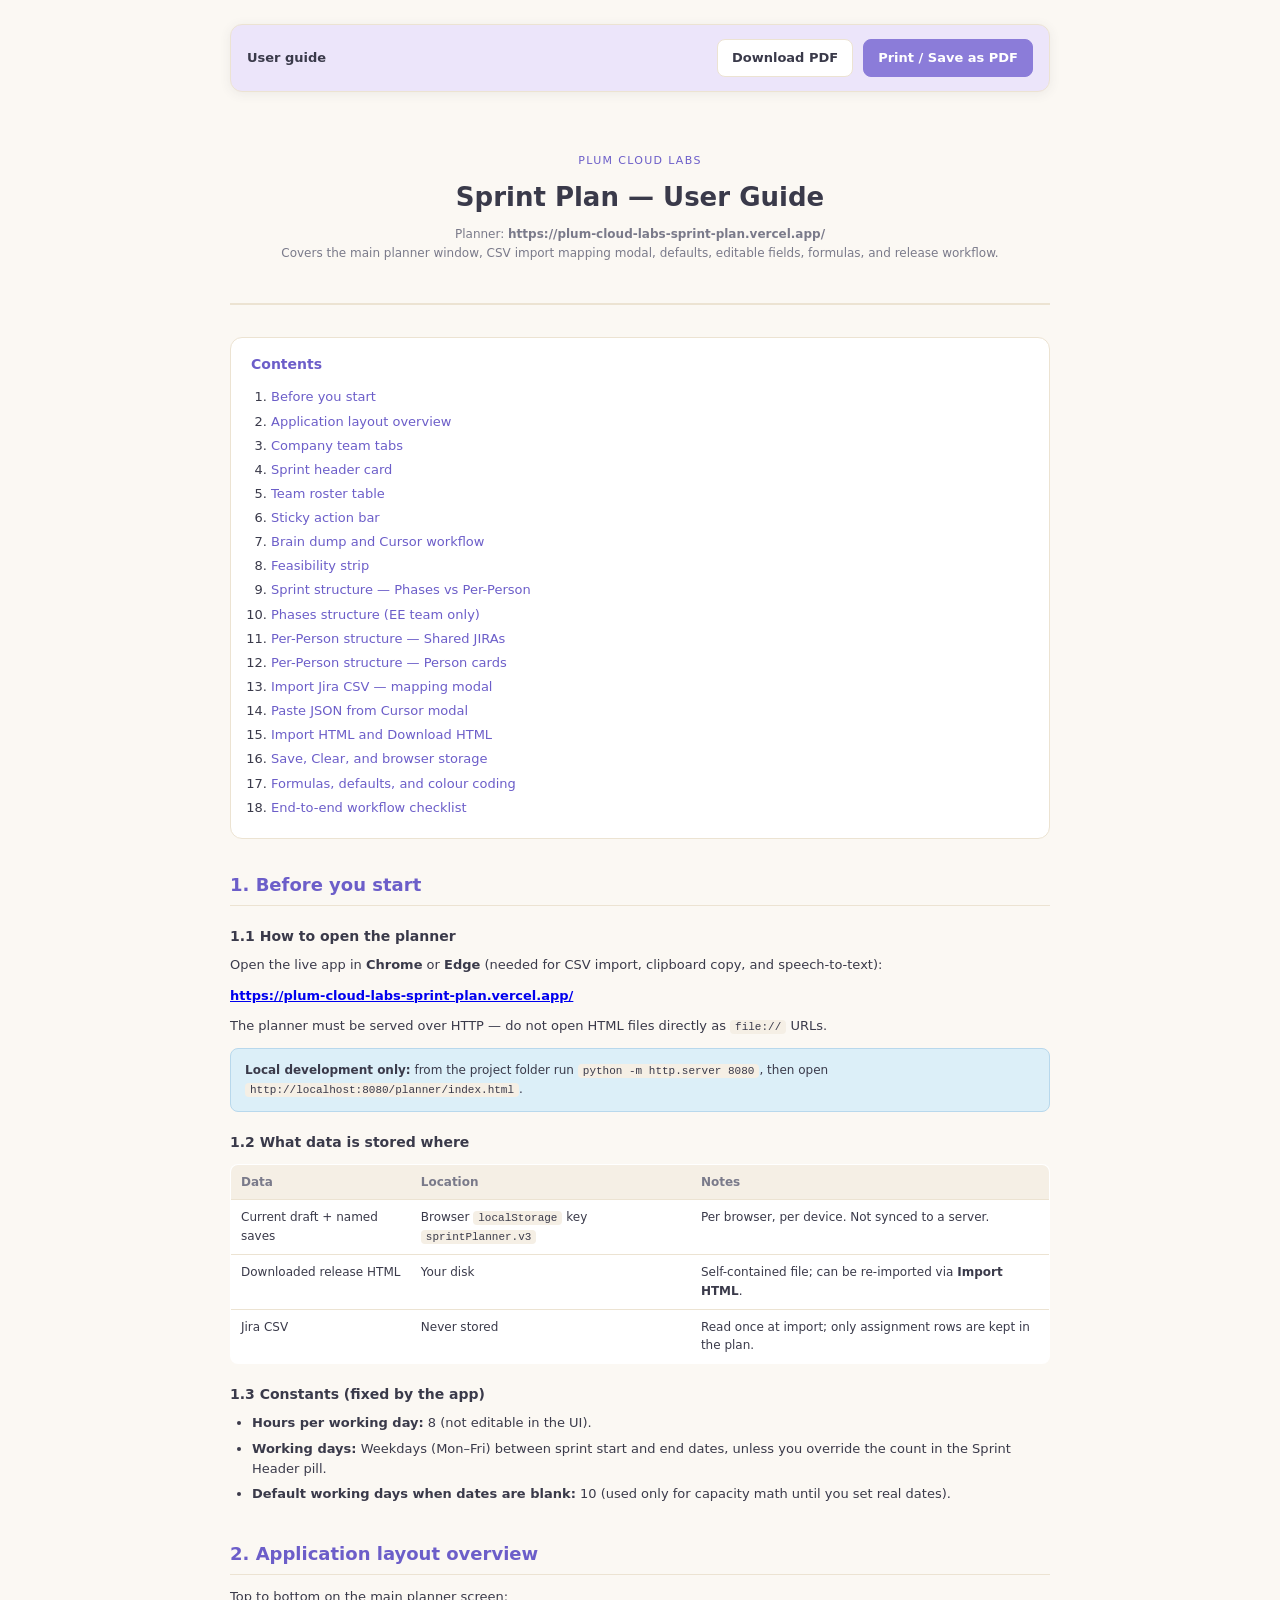
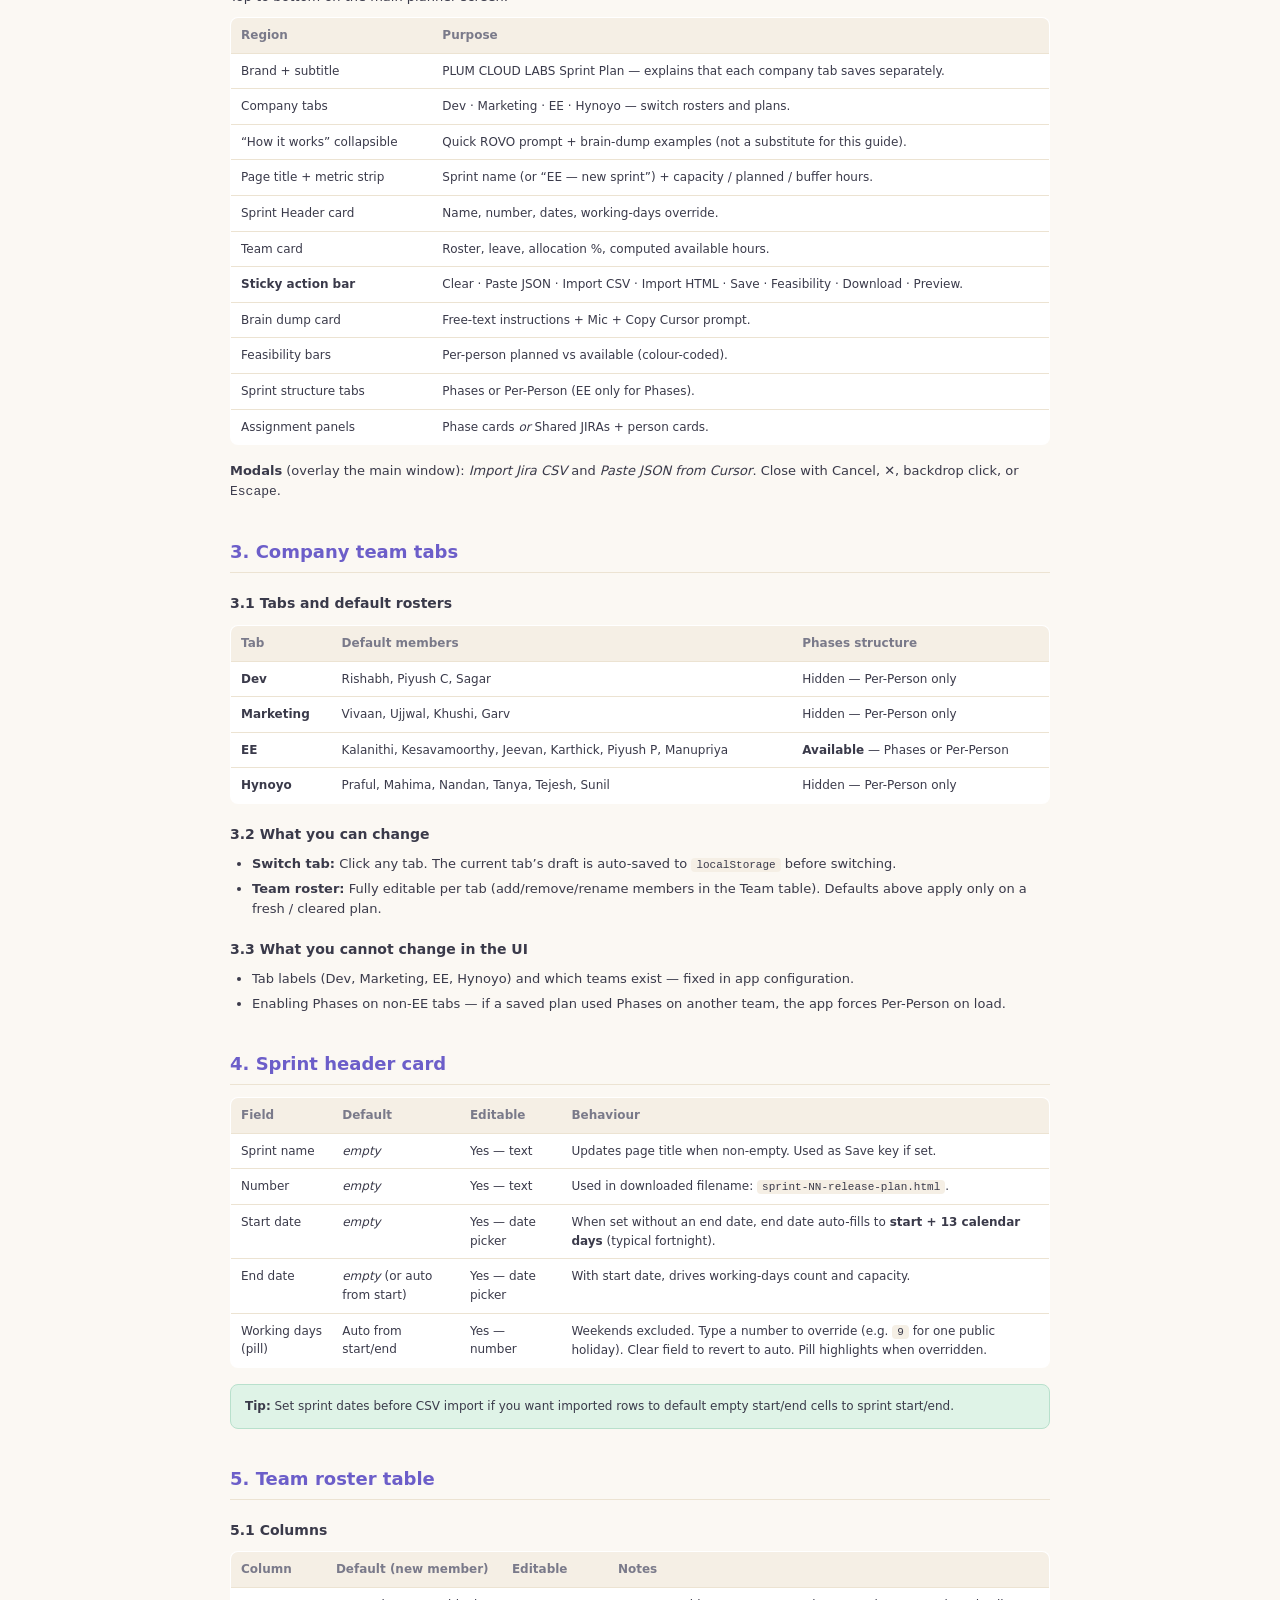
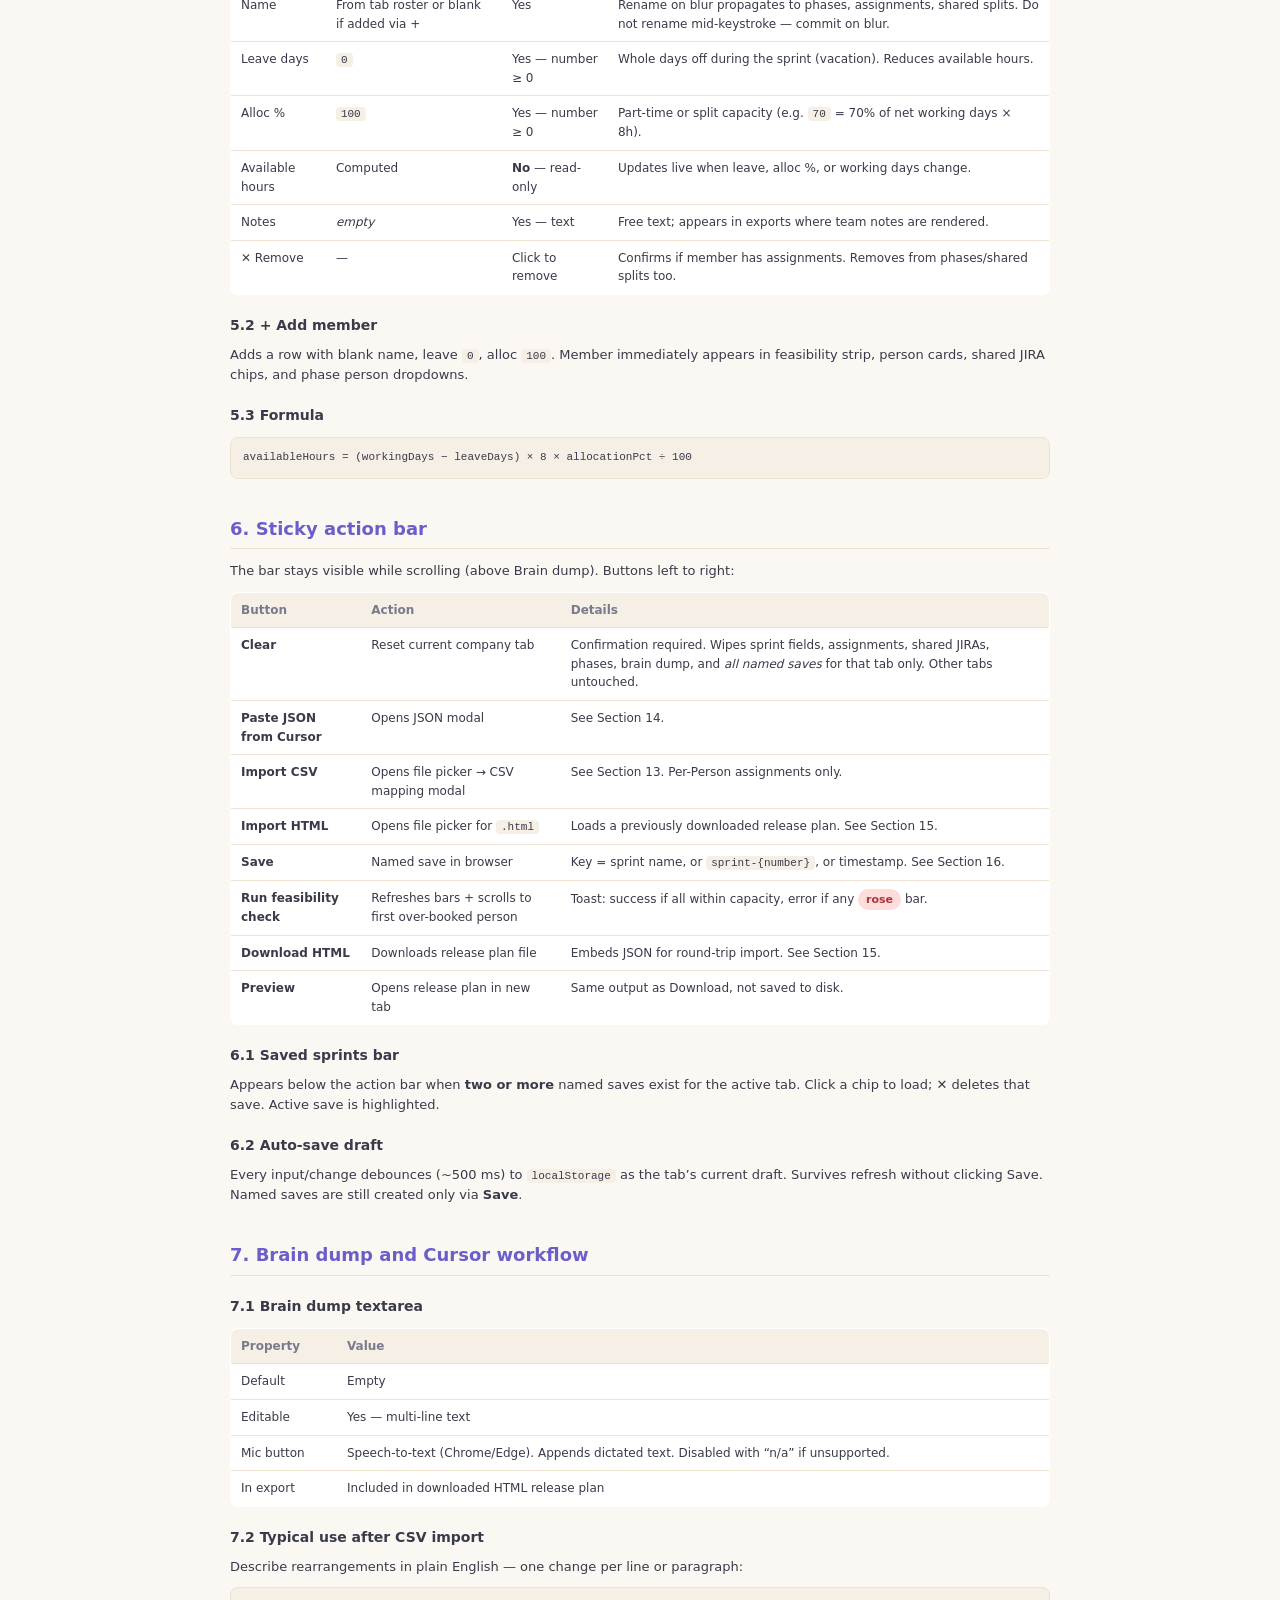
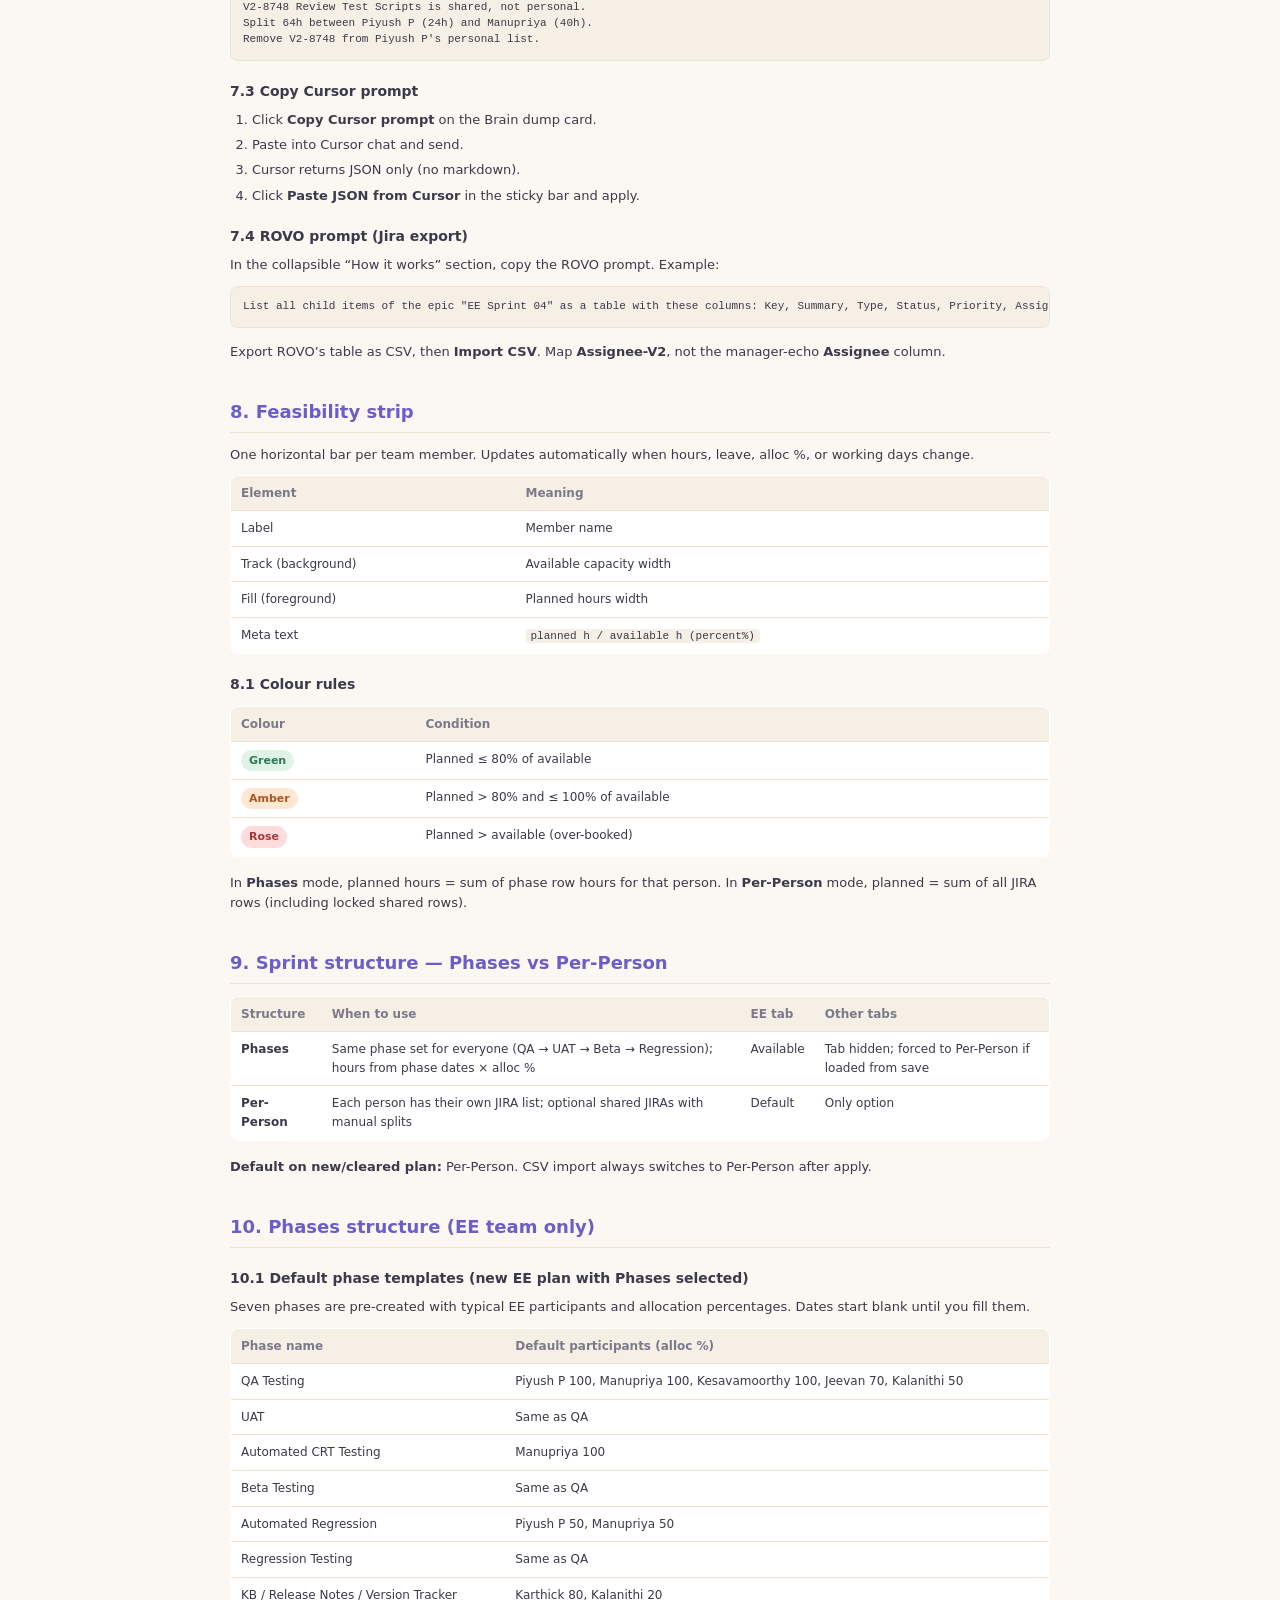
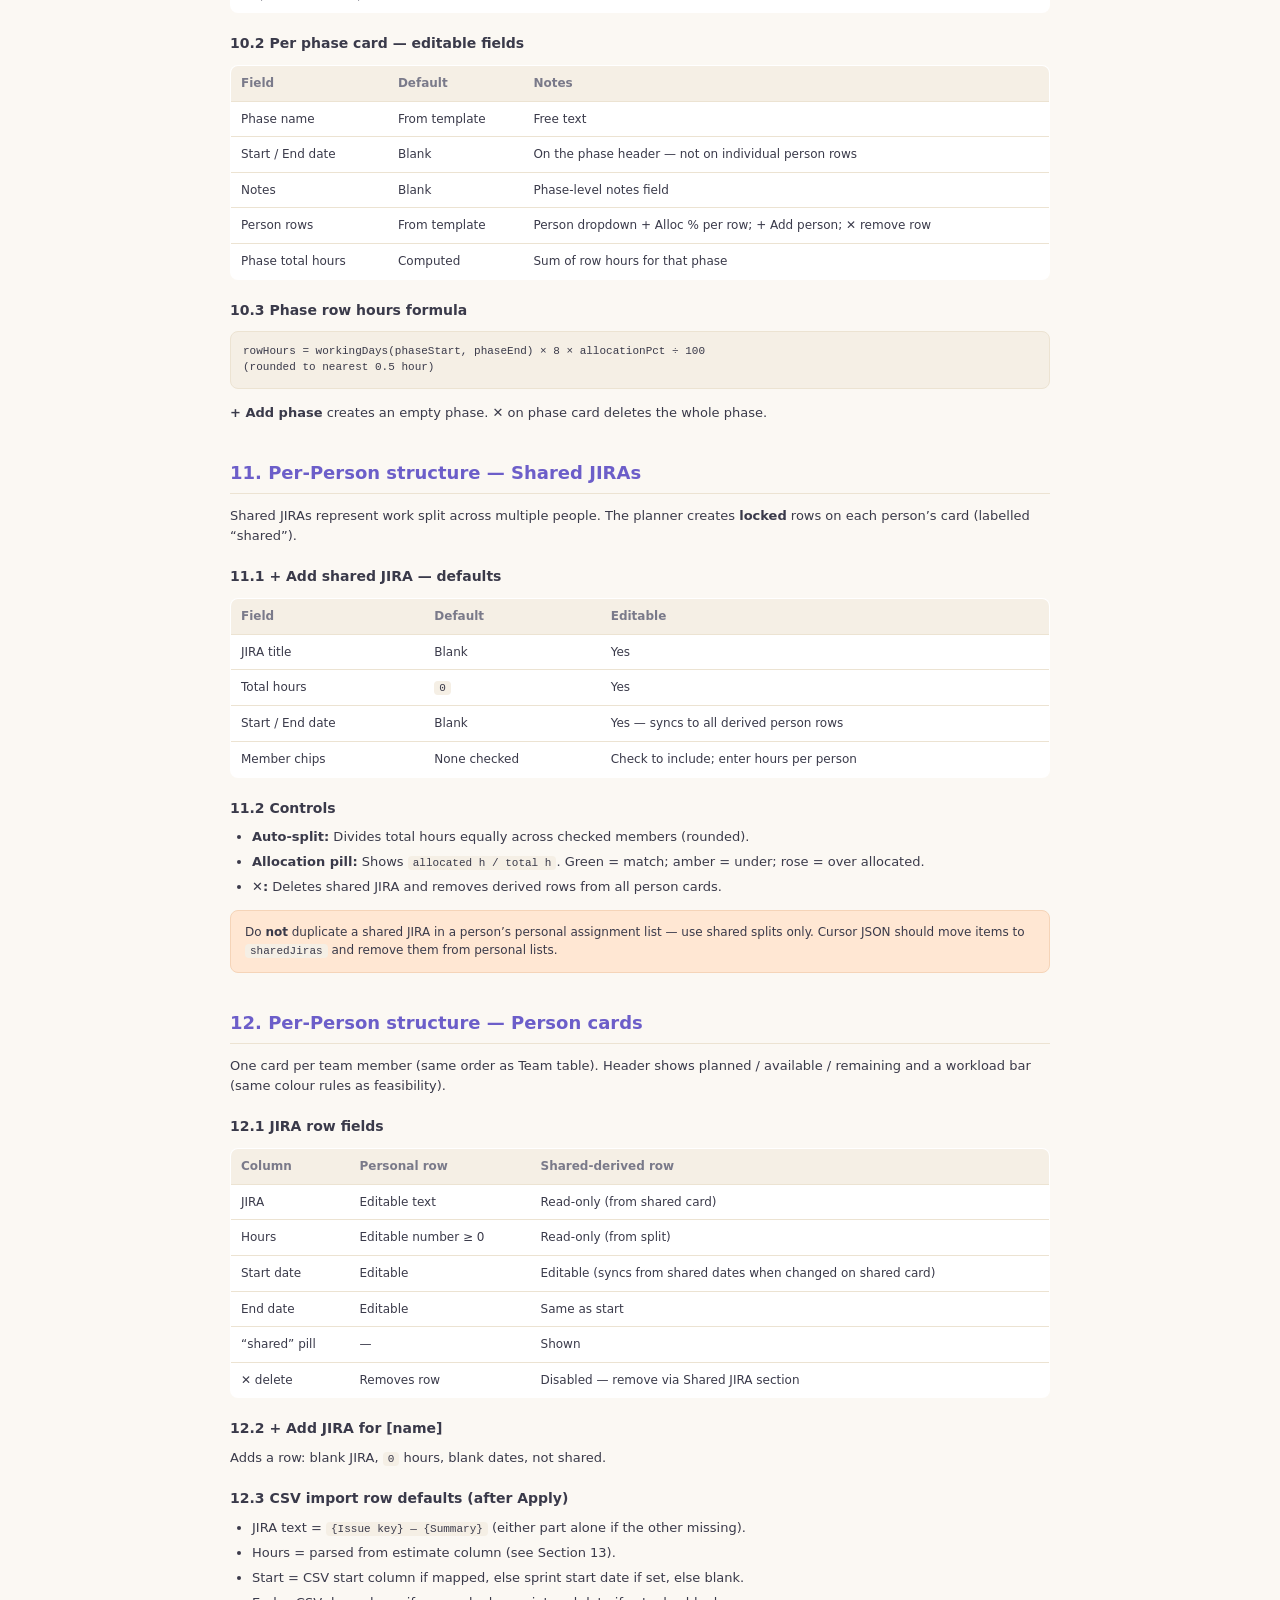
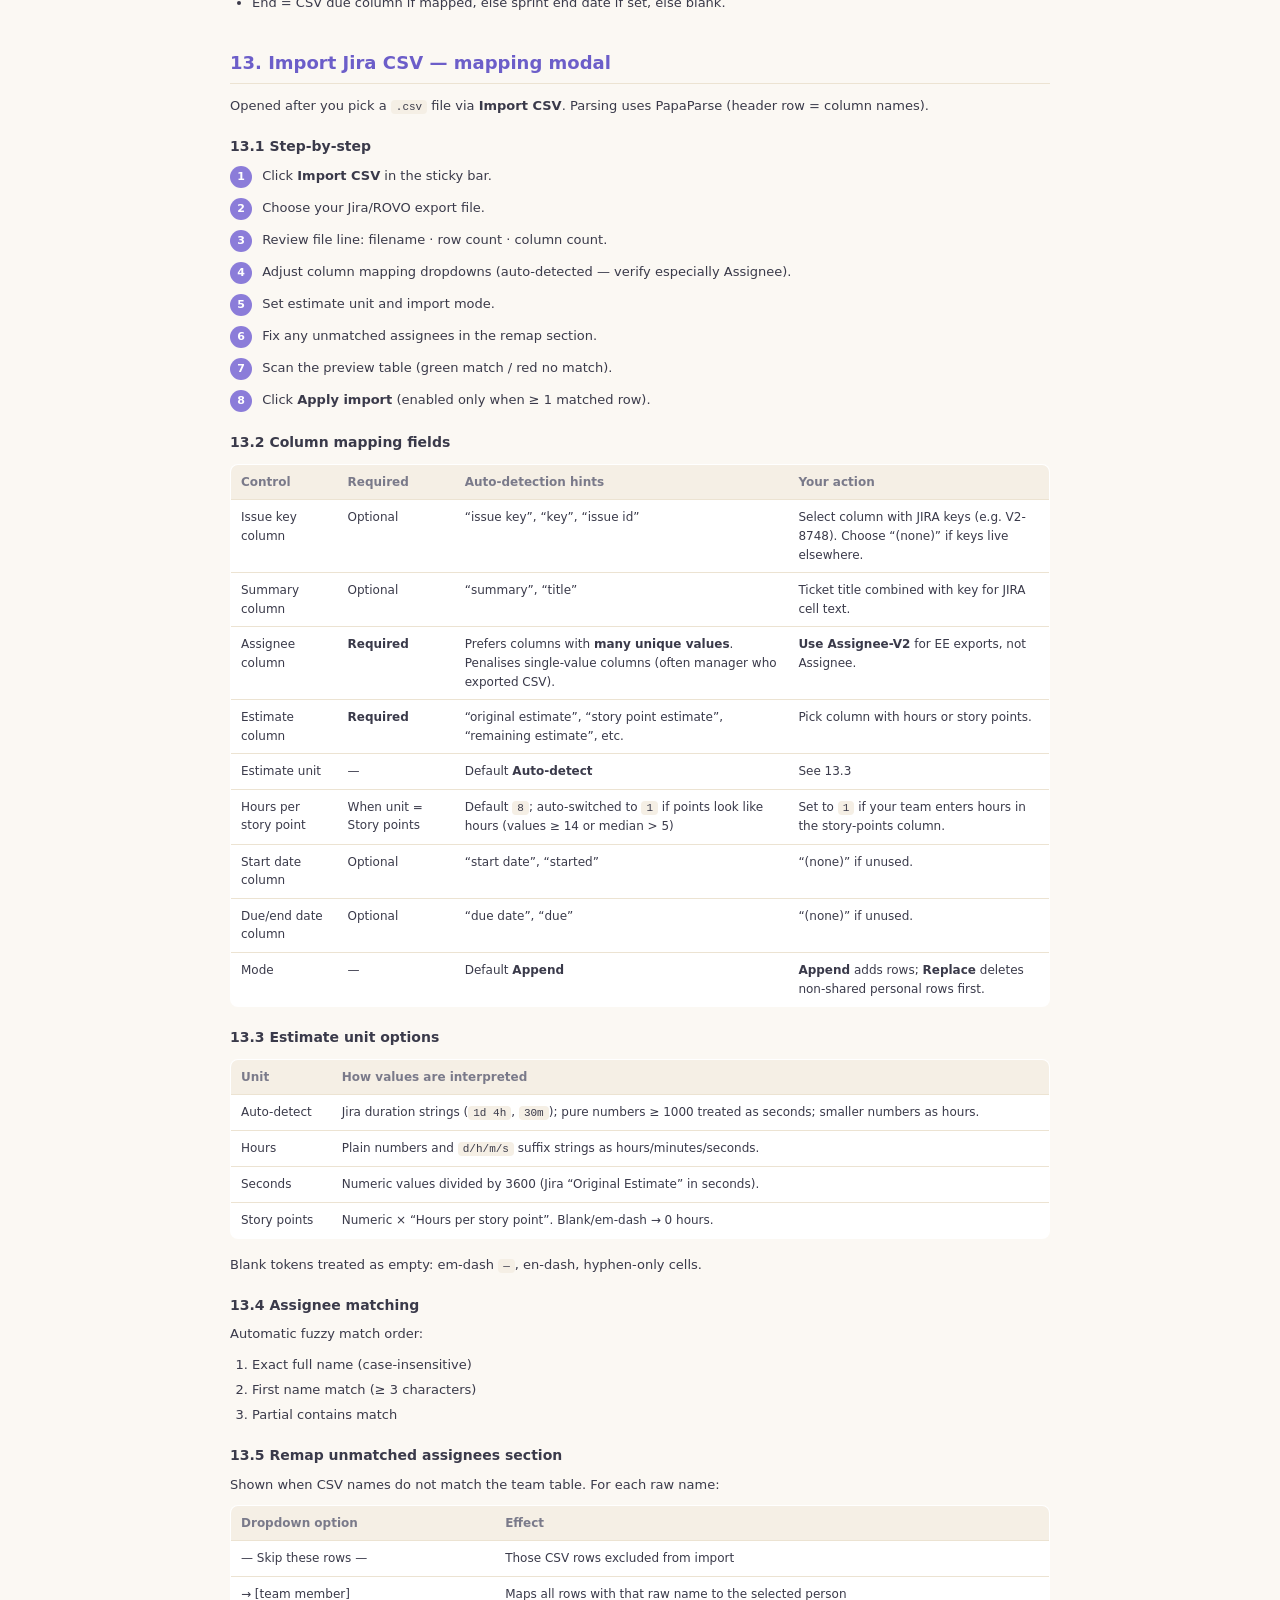
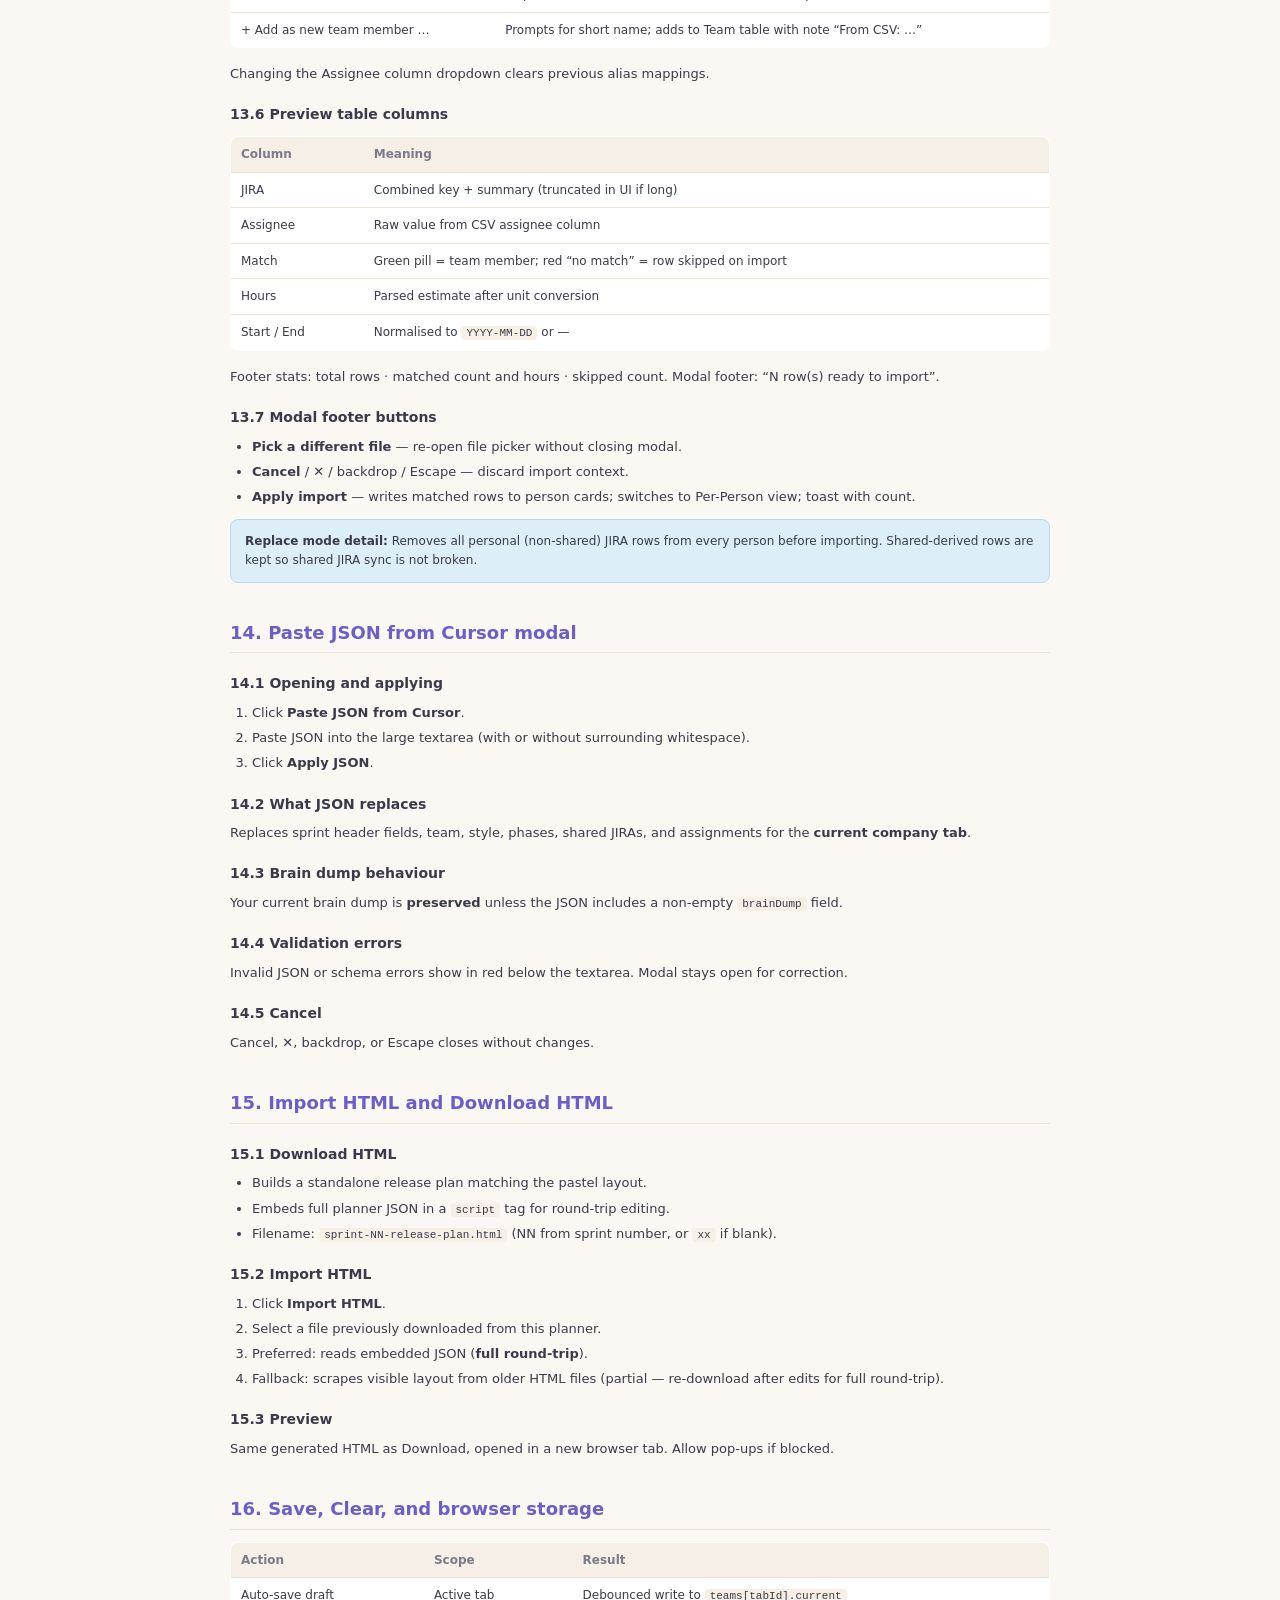
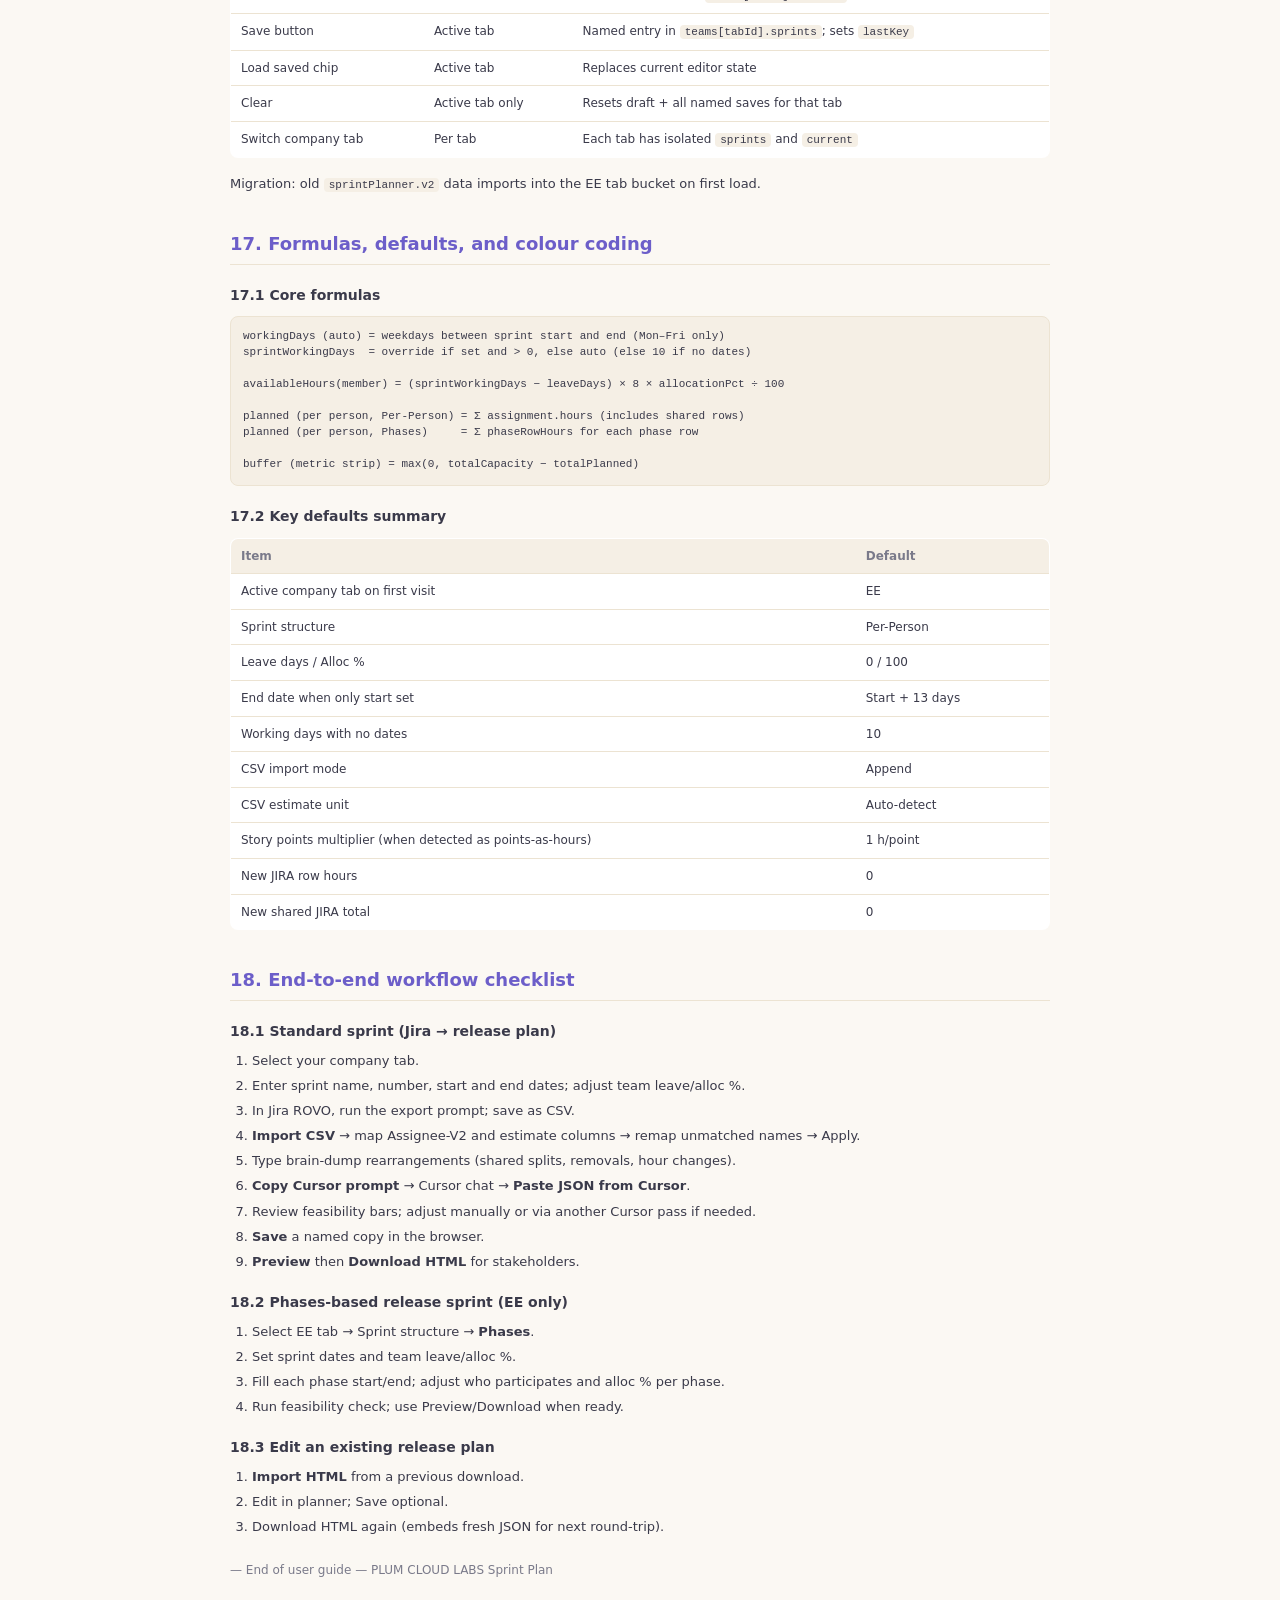
==== planner/user-guide.html @ 2fdf3438 "Ship user guide PDF, production URL, and deploy doc updates. Adds granular user-guide.html with PDF " ====
<!DOCTYPE html>
<html lang="en">
<head>
  <meta charset="UTF-8" />
  <meta name="viewport" content="width=device-width, initial-scale=1" />
  <meta name="color-scheme" content="light" />
  <title>PLUM CLOUD LABS Sprint Plan — User Guide</title>
  <link rel="stylesheet" href="user-guide.css?v=1" />
</head>
<body>
  <div class="guide-toolbar no-print" id="guide-toolbar">
    <strong>User guide</strong>
    <span class="spacer"></span>
    <button type="button" class="btn" id="btn-print-pdf">Download PDF</button>
    <button type="button" class="btn primary" id="btn-print-preview">Print / Save as PDF</button>
  </div>

  <div id="guide-content">
    <header class="cover">
      <p class="cover-kicker">PLUM CLOUD LABS</p>
      <h1>Sprint Plan — User Guide</h1>
      <p class="cover-meta">Planner: <strong>https://plum-cloud-labs-sprint-plan.vercel.app/</strong></p>
      <p class="cover-meta">Covers the main planner window, CSV import mapping modal, defaults, editable fields, formulas, and release workflow.</p>
    </header>

    <nav class="toc" aria-label="Table of contents">
      <h2>Contents</h2>
      <ol>
        <li><a href="#s1">Before you start</a></li>
        <li><a href="#s2">Application layout overview</a></li>
        <li><a href="#s3">Company team tabs</a></li>
        <li><a href="#s4">Sprint header card</a></li>
        <li><a href="#s5">Team roster table</a></li>
        <li><a href="#s6">Sticky action bar</a></li>
        <li><a href="#s7">Brain dump and Cursor workflow</a></li>
        <li><a href="#s8">Feasibility strip</a></li>
        <li><a href="#s9">Sprint structure — Phases vs Per-Person</a></li>
        <li><a href="#s10">Phases structure (EE team only)</a></li>
        <li><a href="#s11">Per-Person structure — Shared JIRAs</a></li>
        <li><a href="#s12">Per-Person structure — Person cards</a></li>
        <li><a href="#s13">Import Jira CSV — mapping modal</a></li>
        <li><a href="#s14">Paste JSON from Cursor modal</a></li>
        <li><a href="#s15">Import HTML and Download HTML</a></li>
        <li><a href="#s16">Save, Clear, and browser storage</a></li>
        <li><a href="#s17">Formulas, defaults, and colour coding</a></li>
        <li><a href="#s18">End-to-end workflow checklist</a></li>
      </ol>
    </nav>

    <!-- Section 1 -->
    <section id="s1">
      <h2>1. Before you start</h2>
      <h3>1.1 How to open the planner</h3>
      <p>Open the live app in <strong>Chrome</strong> or <strong>Edge</strong> (needed for CSV import, clipboard copy, and speech-to-text):</p>
      <p><strong><a href="https://plum-cloud-labs-sprint-plan.vercel.app/">https://plum-cloud-labs-sprint-plan.vercel.app/</a></strong></p>
      <p>The planner must be served over HTTP — do not open HTML files directly as <code>file://</code> URLs.</p>
      <div class="callout note">
        <strong>Local development only:</strong> from the project folder run <code>python -m http.server 8080</code>, then open <code>http://localhost:8080/planner/index.html</code>.
      </div>
      <h3>1.2 What data is stored where</h3>
      <table class="data">
        <thead><tr><th>Data</th><th>Location</th><th>Notes</th></tr></thead>
        <tbody>
          <tr><td>Current draft + named saves</td><td>Browser <code>localStorage</code> key <code>sprintPlanner.v3</code></td><td>Per browser, per device. Not synced to a server.</td></tr>
          <tr><td>Downloaded release HTML</td><td>Your disk</td><td>Self-contained file; can be re-imported via <strong>Import HTML</strong>.</td></tr>
          <tr><td>Jira CSV</td><td>Never stored</td><td>Read once at import; only assignment rows are kept in the plan.</td></tr>
        </tbody>
      </table>
      <h3>1.3 Constants (fixed by the app)</h3>
      <ul>
        <li><strong>Hours per working day:</strong> 8 (not editable in the UI).</li>
        <li><strong>Working days:</strong> Weekdays (Mon–Fri) between sprint start and end dates, unless you override the count in the Sprint Header pill.</li>
        <li><strong>Default working days when dates are blank:</strong> 10 (used only for capacity math until you set real dates).</li>
      </ul>
    </section>

    <!-- Section 2 -->
    <section id="s2">
      <h2>2. Application layout overview</h2>
      <p>Top to bottom on the main planner screen:</p>
      <table class="data">
        <thead><tr><th>Region</th><th>Purpose</th></tr></thead>
        <tbody>
          <tr><td>Brand + subtitle</td><td>PLUM CLOUD LABS Sprint Plan — explains that each company tab saves separately.</td></tr>
          <tr><td>Company tabs</td><td>Dev · Marketing · EE · Hynoyo — switch rosters and plans.</td></tr>
          <tr><td>“How it works” collapsible</td><td>Quick ROVO prompt + brain-dump examples (not a substitute for this guide).</td></tr>
          <tr><td>Page title + metric strip</td><td>Sprint name (or “EE — new sprint”) + capacity / planned / buffer hours.</td></tr>
          <tr><td>Sprint Header card</td><td>Name, number, dates, working-days override.</td></tr>
          <tr><td>Team card</td><td>Roster, leave, allocation %, computed available hours.</td></tr>
          <tr><td><strong>Sticky action bar</strong></td><td>Clear · Paste JSON · Import CSV · Import HTML · Save · Feasibility · Download · Preview.</td></tr>
          <tr><td>Brain dump card</td><td>Free-text instructions + Mic + Copy Cursor prompt.</td></tr>
          <tr><td>Feasibility bars</td><td>Per-person planned vs available (colour-coded).</td></tr>
          <tr><td>Sprint structure tabs</td><td>Phases or Per-Person (EE only for Phases).</td></tr>
          <tr><td>Assignment panels</td><td>Phase cards <em>or</em> Shared JIRAs + person cards.</td></tr>
        </tbody>
      </table>
      <p><strong>Modals</strong> (overlay the main window): <em>Import Jira CSV</em> and <em>Paste JSON from Cursor</em>. Close with Cancel, ✕, backdrop click, or <kbd>Escape</kbd>.</p>
    </section>

    <!-- Section 3 -->
    <section id="s3">
      <h2>3. Company team tabs</h2>
      <h3>3.1 Tabs and default rosters</h3>
      <table class="data">
        <thead><tr><th>Tab</th><th>Default members</th><th>Phases structure</th></tr></thead>
        <tbody>
          <tr><td><strong>Dev</strong></td><td>Rishabh, Piyush C, Sagar</td><td>Hidden — Per-Person only</td></tr>
          <tr><td><strong>Marketing</strong></td><td>Vivaan, Ujjwal, Khushi, Garv</td><td>Hidden — Per-Person only</td></tr>
          <tr><td><strong>EE</strong></td><td>Kalanithi, Kesavamoorthy, Jeevan, Karthick, Piyush P, Manupriya</td><td><strong>Available</strong> — Phases or Per-Person</td></tr>
          <tr><td><strong>Hynoyo</strong></td><td>Praful, Mahima, Nandan, Tanya, Tejesh, Sunil</td><td>Hidden — Per-Person only</td></tr>
        </tbody>
      </table>
      <h3>3.2 What you can change</h3>
      <ul>
        <li><strong>Switch tab:</strong> Click any tab. The current tab’s draft is auto-saved to <code>localStorage</code> before switching.</li>
        <li><strong>Team roster:</strong> Fully editable per tab (add/remove/rename members in the Team table). Defaults above apply only on a fresh / cleared plan.</li>
      </ul>
      <h3>3.3 What you cannot change in the UI</h3>
      <ul>
        <li>Tab labels (Dev, Marketing, EE, Hynoyo) and which teams exist — fixed in app configuration.</li>
        <li>Enabling Phases on non-EE tabs — if a saved plan used Phases on another team, the app forces Per-Person on load.</li>
      </ul>
    </section>

    <!-- Section 4 -->
    <section id="s4">
      <h2>4. Sprint header card</h2>
      <table class="data">
        <thead><tr><th>Field</th><th>Default</th><th>Editable</th><th>Behaviour</th></tr></thead>
        <tbody>
          <tr><td>Sprint name</td><td><em>empty</em></td><td>Yes — text</td><td>Updates page title when non-empty. Used as Save key if set.</td></tr>
          <tr><td>Number</td><td><em>empty</em></td><td>Yes — text</td><td>Used in downloaded filename: <code>sprint-NN-release-plan.html</code>.</td></tr>
          <tr><td>Start date</td><td><em>empty</em></td><td>Yes — date picker</td><td>When set without an end date, end date auto-fills to <strong>start + 13 calendar days</strong> (typical fortnight).</td></tr>
          <tr><td>End date</td><td><em>empty</em> (or auto from start)</td><td>Yes — date picker</td><td>With start date, drives working-days count and capacity.</td></tr>
          <tr><td>Working days (pill)</td><td>Auto from start/end</td><td>Yes — number</td><td>Weekends excluded. Type a number to override (e.g. <code>9</code> for one public holiday). Clear field to revert to auto. Pill highlights when overridden.</td></tr>
        </tbody>
      </table>
      <div class="callout tip">
        <strong>Tip:</strong> Set sprint dates before CSV import if you want imported rows to default empty start/end cells to sprint start/end.
      </div>
    </section>

    <!-- Section 5 -->
    <section id="s5">
      <h2>5. Team roster table</h2>
      <h3>5.1 Columns</h3>
      <table class="data">
        <thead><tr><th>Column</th><th>Default (new member)</th><th>Editable</th><th>Notes</th></tr></thead>
        <tbody>
          <tr><td>Name</td><td>From tab roster or blank if added via +</td><td>Yes</td><td>Rename on blur propagates to phases, assignments, shared splits. Do not rename mid-keystroke — commit on blur.</td></tr>
          <tr><td>Leave days</td><td><code>0</code></td><td>Yes — number ≥ 0</td><td>Whole days off during the sprint (vacation). Reduces available hours.</td></tr>
          <tr><td>Alloc %</td><td><code>100</code></td><td>Yes — number ≥ 0</td><td>Part-time or split capacity (e.g. <code>70</code> = 70% of net working days × 8h).</td></tr>
          <tr><td>Available hours</td><td>Computed</td><td><strong>No</strong> — read-only</td><td>Updates live when leave, alloc %, or working days change.</td></tr>
          <tr><td>Notes</td><td><em>empty</em></td><td>Yes — text</td><td>Free text; appears in exports where team notes are rendered.</td></tr>
          <tr><td>✕ Remove</td><td>—</td><td>Click to remove</td><td>Confirms if member has assignments. Removes from phases/shared splits too.</td></tr>
        </tbody>
      </table>
      <h3>5.2 + Add member</h3>
      <p>Adds a row with blank name, leave <code>0</code>, alloc <code>100</code>. Member immediately appears in feasibility strip, person cards, shared JIRA chips, and phase person dropdowns.</p>
      <h3>5.3 Formula</h3>
      <pre>availableHours = (workingDays − leaveDays) × 8 × allocationPct ÷ 100</pre>
    </section>

    <!-- Section 6 -->
    <section id="s6" class="page-break">
      <h2>6. Sticky action bar</h2>
      <p>The bar stays visible while scrolling (above Brain dump). Buttons left to right:</p>
      <table class="data">
        <thead><tr><th>Button</th><th>Action</th><th>Details</th></tr></thead>
        <tbody>
          <tr><td><strong>Clear</strong></td><td>Reset current company tab</td><td>Confirmation required. Wipes sprint fields, assignments, shared JIRAs, phases, brain dump, and <em>all named saves</em> for that tab only. Other tabs untouched.</td></tr>
          <tr><td><strong>Paste JSON from Cursor</strong></td><td>Opens JSON modal</td><td>See Section 14.</td></tr>
          <tr><td><strong>Import CSV</strong></td><td>Opens file picker → CSV mapping modal</td><td>See Section 13. Per-Person assignments only.</td></tr>
          <tr><td><strong>Import HTML</strong></td><td>Opens file picker for <code>.html</code></td><td>Loads a previously downloaded release plan. See Section 15.</td></tr>
          <tr><td><strong>Save</strong></td><td>Named save in browser</td><td>Key = sprint name, or <code>sprint-{number}</code>, or timestamp. See Section 16.</td></tr>
          <tr><td><strong>Run feasibility check</strong></td><td>Refreshes bars + scrolls to first over-booked person</td><td>Toast: success if all within capacity, error if any <span class="pill rose">rose</span> bar.</td></tr>
          <tr><td><strong>Download HTML</strong></td><td>Downloads release plan file</td><td>Embeds JSON for round-trip import. See Section 15.</td></tr>
          <tr><td><strong>Preview</strong></td><td>Opens release plan in new tab</td><td>Same output as Download, not saved to disk.</td></tr>
        </tbody>
      </table>
      <h3>6.1 Saved sprints bar</h3>
      <p>Appears below the action bar when <strong>two or more</strong> named saves exist for the active tab. Click a chip to load; ✕ deletes that save. Active save is highlighted.</p>
      <h3>6.2 Auto-save draft</h3>
      <p>Every input/change debounces (~500 ms) to <code>localStorage</code> as the tab’s current draft. Survives refresh without clicking Save. Named saves are still created only via <strong>Save</strong>.</p>
    </section>

    <!-- Section 7 -->
    <section id="s7">
      <h2>7. Brain dump and Cursor workflow</h2>
      <h3>7.1 Brain dump textarea</h3>
      <table class="data">
        <thead><tr><th>Property</th><th>Value</th></tr></thead>
        <tbody>
          <tr><td>Default</td><td>Empty</td></tr>
          <tr><td>Editable</td><td>Yes — multi-line text</td></tr>
          <tr><td>Mic button</td><td>Speech-to-text (Chrome/Edge). Appends dictated text. Disabled with “n/a” if unsupported.</td></tr>
          <tr><td>In export</td><td>Included in downloaded HTML release plan</td></tr>
        </tbody>
      </table>
      <h3>7.2 Typical use after CSV import</h3>
      <p>Describe rearrangements in plain English — one change per line or paragraph:</p>
      <pre>V2-8748 Review Test Scripts is shared, not personal.
Split 64h between Piyush P (24h) and Manupriya (40h).
Remove V2-8748 from Piyush P's personal list.</pre>
      <h3>7.3 Copy Cursor prompt</h3>
      <ol>
        <li>Click <strong>Copy Cursor prompt</strong> on the Brain dump card.</li>
        <li>Paste into Cursor chat and send.</li>
        <li>Cursor returns JSON only (no markdown).</li>
        <li>Click <strong>Paste JSON from Cursor</strong> in the sticky bar and apply.</li>
      </ol>
      <h3>7.4 ROVO prompt (Jira export)</h3>
      <p>In the collapsible “How it works” section, copy the ROVO prompt. Example:</p>
      <pre>List all child items of the epic "EE Sprint 04" as a table with these columns: Key, Summary, Type, Status, Priority, Assignee, Reporter, Due Date, Created, Updated, Assignee-V2, Co-Assignee-V2, Story Point Estimate</pre>
      <p>Export ROVO’s table as CSV, then <strong>Import CSV</strong>. Map <strong>Assignee-V2</strong>, not the manager-echo <strong>Assignee</strong> column.</p>
    </section>

    <!-- Section 8 -->
    <section id="s8">
      <h2>8. Feasibility strip</h2>
      <p>One horizontal bar per team member. Updates automatically when hours, leave, alloc %, or working days change.</p>
      <table class="data">
        <thead><tr><th>Element</th><th>Meaning</th></tr></thead>
        <tbody>
          <tr><td>Label</td><td>Member name</td></tr>
          <tr><td>Track (background)</td><td>Available capacity width</td></tr>
          <tr><td>Fill (foreground)</td><td>Planned hours width</td></tr>
          <tr><td>Meta text</td><td><code>planned h / available h (percent%)</code></td></tr>
        </tbody>
      </table>
      <h3>8.1 Colour rules</h3>
      <table class="data">
        <thead><tr><th>Colour</th><th>Condition</th></tr></thead>
        <tbody>
          <tr><td><span class="pill green">Green</span></td><td>Planned ≤ 80% of available</td></tr>
          <tr><td><span class="pill amber">Amber</span></td><td>Planned &gt; 80% and ≤ 100% of available</td></tr>
          <tr><td><span class="pill rose">Rose</span></td><td>Planned &gt; available (over-booked)</td></tr>
        </tbody>
      </table>
      <p>In <strong>Phases</strong> mode, planned hours = sum of phase row hours for that person. In <strong>Per-Person</strong> mode, planned = sum of all JIRA rows (including locked shared rows).</p>
    </section>

    <!-- Section 9 -->
    <section id="s9" class="page-break">
      <h2>9. Sprint structure — Phases vs Per-Person</h2>
      <table class="data">
        <thead><tr><th>Structure</th><th>When to use</th><th>EE tab</th><th>Other tabs</th></tr></thead>
        <tbody>
          <tr><td><strong>Phases</strong></td><td>Same phase set for everyone (QA → UAT → Beta → Regression); hours from phase dates × alloc %</td><td>Available</td><td>Tab hidden; forced to Per-Person if loaded from save</td></tr>
          <tr><td><strong>Per-Person</strong></td><td>Each person has their own JIRA list; optional shared JIRAs with manual splits</td><td>Default</td><td>Only option</td></tr>
        </tbody>
      </table>
      <p><strong>Default on new/cleared plan:</strong> Per-Person. CSV import always switches to Per-Person after apply.</p>
    </section>

    <!-- Section 10 -->
    <section id="s10">
      <h2>10. Phases structure (EE team only)</h2>
      <h3>10.1 Default phase templates (new EE plan with Phases selected)</h3>
      <p>Seven phases are pre-created with typical EE participants and allocation percentages. Dates start blank until you fill them.</p>
      <table class="data">
        <thead><tr><th>Phase name</th><th>Default participants (alloc %)</th></tr></thead>
        <tbody>
          <tr><td>QA Testing</td><td>Piyush P 100, Manupriya 100, Kesavamoorthy 100, Jeevan 70, Kalanithi 50</td></tr>
          <tr><td>UAT</td><td>Same as QA</td></tr>
          <tr><td>Automated CRT Testing</td><td>Manupriya 100</td></tr>
          <tr><td>Beta Testing</td><td>Same as QA</td></tr>
          <tr><td>Automated Regression</td><td>Piyush P 50, Manupriya 50</td></tr>
          <tr><td>Regression Testing</td><td>Same as QA</td></tr>
          <tr><td>KB / Release Notes / Version Tracker</td><td>Karthick 80, Kalanithi 20</td></tr>
        </tbody>
      </table>
      <h3>10.2 Per phase card — editable fields</h3>
      <table class="data">
        <thead><tr><th>Field</th><th>Default</th><th>Notes</th></tr></thead>
        <tbody>
          <tr><td>Phase name</td><td>From template</td><td>Free text</td></tr>
          <tr><td>Start / End date</td><td>Blank</td><td>On the phase header — not on individual person rows</td></tr>
          <tr><td>Notes</td><td>Blank</td><td>Phase-level notes field</td></tr>
          <tr><td>Person rows</td><td>From template</td><td>Person dropdown + Alloc % per row; + Add person; ✕ remove row</td></tr>
          <tr><td>Phase total hours</td><td>Computed</td><td>Sum of row hours for that phase</td></tr>
        </tbody>
      </table>
      <h3>10.3 Phase row hours formula</h3>
      <pre>rowHours = workingDays(phaseStart, phaseEnd) × 8 × allocationPct ÷ 100
(rounded to nearest 0.5 hour)</pre>
      <p><strong>+ Add phase</strong> creates an empty phase. <strong>✕</strong> on phase card deletes the whole phase.</p>
    </section>

    <!-- Section 11 -->
    <section id="s11">
      <h2>11. Per-Person structure — Shared JIRAs</h2>
      <p>Shared JIRAs represent work split across multiple people. The planner creates <strong>locked</strong> rows on each person’s card (labelled “shared”).</p>
      <h3>11.1 + Add shared JIRA — defaults</h3>
      <table class="data">
        <thead><tr><th>Field</th><th>Default</th><th>Editable</th></tr></thead>
        <tbody>
          <tr><td>JIRA title</td><td>Blank</td><td>Yes</td></tr>
          <tr><td>Total hours</td><td><code>0</code></td><td>Yes</td></tr>
          <tr><td>Start / End date</td><td>Blank</td><td>Yes — syncs to all derived person rows</td></tr>
          <tr><td>Member chips</td><td>None checked</td><td>Check to include; enter hours per person</td></tr>
        </tbody>
      </table>
      <h3>11.2 Controls</h3>
      <ul>
        <li><strong>Auto-split:</strong> Divides total hours equally across checked members (rounded).</li>
        <li><strong>Allocation pill:</strong> Shows <code>allocated h / total h</code>. Green = match; amber = under; rose = over allocated.</li>
        <li><strong>✕:</strong> Deletes shared JIRA and removes derived rows from all person cards.</li>
      </ul>
      <div class="callout warn">
        Do <strong>not</strong> duplicate a shared JIRA in a person’s personal assignment list — use shared splits only. Cursor JSON should move items to <code>sharedJiras</code> and remove them from personal lists.
      </div>
    </section>

    <!-- Section 12 -->
    <section id="s12">
      <h2>12. Per-Person structure — Person cards</h2>
      <p>One card per team member (same order as Team table). Header shows planned / available / remaining and a workload bar (same colour rules as feasibility).</p>
      <h3>12.1 JIRA row fields</h3>
      <table class="data">
        <thead><tr><th>Column</th><th>Personal row</th><th>Shared-derived row</th></tr></thead>
        <tbody>
          <tr><td>JIRA</td><td>Editable text</td><td>Read-only (from shared card)</td></tr>
          <tr><td>Hours</td><td>Editable number ≥ 0</td><td>Read-only (from split)</td></tr>
          <tr><td>Start date</td><td>Editable</td><td>Editable (syncs from shared dates when changed on shared card)</td></tr>
          <tr><td>End date</td><td>Editable</td><td>Same as start</td></tr>
          <tr><td>“shared” pill</td><td>—</td><td>Shown</td></tr>
          <tr><td>✕ delete</td><td>Removes row</td><td>Disabled — remove via Shared JIRA section</td></tr>
        </tbody>
      </table>
      <h3>12.2 + Add JIRA for [name]</h3>
      <p>Adds a row: blank JIRA, <code>0</code> hours, blank dates, not shared.</p>
      <h3>12.3 CSV import row defaults (after Apply)</h3>
      <ul>
        <li>JIRA text = <code>{Issue key} — {Summary}</code> (either part alone if the other missing).</li>
        <li>Hours = parsed from estimate column (see Section 13).</li>
        <li>Start = CSV start column if mapped, else sprint start date if set, else blank.</li>
        <li>End = CSV due column if mapped, else sprint end date if set, else blank.</li>
      </ul>
    </section>

    <!-- Section 13 - CSV Modal - the big one -->
    <section id="s13" class="page-break">
      <h2>13. Import Jira CSV — mapping modal</h2>
      <p>Opened after you pick a <code>.csv</code> file via <strong>Import CSV</strong>. Parsing uses PapaParse (header row = column names).</p>

      <h3>13.1 Step-by-step</h3>
      <p><span class="step-num">1</span> Click <strong>Import CSV</strong> in the sticky bar.</p>
      <p><span class="step-num">2</span> Choose your Jira/ROVO export file.</p>
      <p><span class="step-num">3</span> Review file line: filename · row count · column count.</p>
      <p><span class="step-num">4</span> Adjust column mapping dropdowns (auto-detected — verify especially Assignee).</p>
      <p><span class="step-num">5</span> Set estimate unit and import mode.</p>
      <p><span class="step-num">6</span> Fix any unmatched assignees in the remap section.</p>
      <p><span class="step-num">7</span> Scan the preview table (green match / red no match).</p>
      <p><span class="step-num">8</span> Click <strong>Apply import</strong> (enabled only when ≥ 1 matched row).</p>

      <h3>13.2 Column mapping fields</h3>
      <table class="data">
        <thead><tr><th>Control</th><th>Required</th><th>Auto-detection hints</th><th>Your action</th></tr></thead>
        <tbody>
          <tr><td>Issue key column</td><td>Optional</td><td>“issue key”, “key”, “issue id”</td><td>Select column with JIRA keys (e.g. V2-8748). Choose “(none)” if keys live elsewhere.</td></tr>
          <tr><td>Summary column</td><td>Optional</td><td>“summary”, “title”</td><td>Ticket title combined with key for JIRA cell text.</td></tr>
          <tr><td>Assignee column</td><td><strong>Required</strong></td><td>Prefers columns with <strong>many unique values</strong>. Penalises single-value columns (often manager who exported CSV).</td><td><strong>Use Assignee-V2</strong> for EE exports, not Assignee.</td></tr>
          <tr><td>Estimate column</td><td><strong>Required</strong></td><td>“original estimate”, “story point estimate”, “remaining estimate”, etc.</td><td>Pick column with hours or story points.</td></tr>
          <tr><td>Estimate unit</td><td>—</td><td>Default <strong>Auto-detect</strong></td><td>See 13.3</td></tr>
          <tr><td>Hours per story point</td><td>When unit = Story points</td><td>Default <code>8</code>; auto-switched to <code>1</code> if points look like hours (values ≥ 14 or median &gt; 5)</td><td>Set to <code>1</code> if your team enters hours in the story-points column.</td></tr>
          <tr><td>Start date column</td><td>Optional</td><td>“start date”, “started”</td><td>“(none)” if unused.</td></tr>
          <tr><td>Due/end date column</td><td>Optional</td><td>“due date”, “due”</td><td>“(none)” if unused.</td></tr>
          <tr><td>Mode</td><td>—</td><td>Default <strong>Append</strong></td><td><strong>Append</strong> adds rows; <strong>Replace</strong> deletes non-shared personal rows first.</td></tr>
        </tbody>
      </table>

      <h3>13.3 Estimate unit options</h3>
      <table class="data">
        <thead><tr><th>Unit</th><th>How values are interpreted</th></tr></thead>
        <tbody>
          <tr><td>Auto-detect</td><td>Jira duration strings (<code>1d 4h</code>, <code>30m</code>); pure numbers ≥ 1000 treated as seconds; smaller numbers as hours.</td></tr>
          <tr><td>Hours</td><td>Plain numbers and <code>d/h/m/s</code> suffix strings as hours/minutes/seconds.</td></tr>
          <tr><td>Seconds</td><td>Numeric values divided by 3600 (Jira “Original Estimate” in seconds).</td></tr>
          <tr><td>Story points</td><td>Numeric × “Hours per story point”. Blank/em-dash → 0 hours.</td></tr>
        </tbody>
      </table>
      <p>Blank tokens treated as empty: em-dash <code>—</code>, en-dash, hyphen-only cells.</p>

      <h3>13.4 Assignee matching</h3>
      <p>Automatic fuzzy match order:</p>
      <ol>
        <li>Exact full name (case-insensitive)</li>
        <li>First name match (≥ 3 characters)</li>
        <li>Partial contains match</li>
      </ol>

      <h3>13.5 Remap unmatched assignees section</h3>
      <p>Shown when CSV names do not match the team table. For each raw name:</p>
      <table class="data">
        <thead><tr><th>Dropdown option</th><th>Effect</th></tr></thead>
        <tbody>
          <tr><td>— Skip these rows —</td><td>Those CSV rows excluded from import</td></tr>
          <tr><td>→ [team member]</td><td>Maps all rows with that raw name to the selected person</td></tr>
          <tr><td>+ Add as new team member …</td><td>Prompts for short name; adds to Team table with note “From CSV: …”</td></tr>
        </tbody>
      </table>
      <p>Changing the Assignee column dropdown clears previous alias mappings.</p>

      <h3>13.6 Preview table columns</h3>
      <table class="data">
        <thead><tr><th>Column</th><th>Meaning</th></tr></thead>
        <tbody>
          <tr><td>JIRA</td><td>Combined key + summary (truncated in UI if long)</td></tr>
          <tr><td>Assignee</td><td>Raw value from CSV assignee column</td></tr>
          <tr><td>Match</td><td>Green pill = team member; red “no match” = row skipped on import</td></tr>
          <tr><td>Hours</td><td>Parsed estimate after unit conversion</td></tr>
          <tr><td>Start / End</td><td>Normalised to <code>YYYY-MM-DD</code> or —</td></tr>
        </tbody>
      </table>
      <p>Footer stats: total rows · matched count and hours · skipped count. Modal footer: “N row(s) ready to import”.</p>

      <h3>13.7 Modal footer buttons</h3>
      <ul>
        <li><strong>Pick a different file</strong> — re-open file picker without closing modal.</li>
        <li><strong>Cancel</strong> / ✕ / backdrop / Escape — discard import context.</li>
        <li><strong>Apply import</strong> — writes matched rows to person cards; switches to Per-Person view; toast with count.</li>
      </ul>

      <div class="callout note">
        <strong>Replace mode detail:</strong> Removes all personal (non-shared) JIRA rows from every person before importing. Shared-derived rows are kept so shared JIRA sync is not broken.
      </div>
    </section>

    <!-- Section 14 -->
    <section id="s14" class="page-break">
      <h2>14. Paste JSON from Cursor modal</h2>
      <h3>14.1 Opening and applying</h3>
      <ol>
        <li>Click <strong>Paste JSON from Cursor</strong>.</li>
        <li>Paste JSON into the large textarea (with or without surrounding whitespace).</li>
        <li>Click <strong>Apply JSON</strong>.</li>
      </ol>
      <h3>14.2 What JSON replaces</h3>
      <p>Replaces sprint header fields, team, style, phases, shared JIRAs, and assignments for the <strong>current company tab</strong>.</p>
      <h3>14.3 Brain dump behaviour</h3>
      <p>Your current brain dump is <strong>preserved</strong> unless the JSON includes a non-empty <code>brainDump</code> field.</p>
      <h3>14.4 Validation errors</h3>
      <p>Invalid JSON or schema errors show in red below the textarea. Modal stays open for correction.</p>
      <h3>14.5 Cancel</h3>
      <p>Cancel, ✕, backdrop, or Escape closes without changes.</p>
    </section>

    <!-- Section 15 -->
    <section id="s15">
      <h2>15. Import HTML and Download HTML</h2>
      <h3>15.1 Download HTML</h3>
      <ul>
        <li>Builds a standalone release plan matching the pastel layout.</li>
        <li>Embeds full planner JSON in a <code>script</code> tag for round-trip editing.</li>
        <li>Filename: <code>sprint-NN-release-plan.html</code> (NN from sprint number, or <code>xx</code> if blank).</li>
      </ul>
      <h3>15.2 Import HTML</h3>
      <ol>
        <li>Click <strong>Import HTML</strong>.</li>
        <li>Select a file previously downloaded from this planner.</li>
        <li>Preferred: reads embedded JSON (<strong>full round-trip</strong>).</li>
        <li>Fallback: scrapes visible layout from older HTML files (partial — re-download after edits for full round-trip).</li>
      </ol>
      <h3>15.3 Preview</h3>
      <p>Same generated HTML as Download, opened in a new browser tab. Allow pop-ups if blocked.</p>
    </section>

    <!-- Section 16 -->
    <section id="s16">
      <h2>16. Save, Clear, and browser storage</h2>
      <table class="data">
        <thead><tr><th>Action</th><th>Scope</th><th>Result</th></tr></thead>
        <tbody>
          <tr><td>Auto-save draft</td><td>Active tab</td><td>Debounced write to <code>teams[tabId].current</code></td></tr>
          <tr><td>Save button</td><td>Active tab</td><td>Named entry in <code>teams[tabId].sprints</code>; sets <code>lastKey</code></td></tr>
          <tr><td>Load saved chip</td><td>Active tab</td><td>Replaces current editor state</td></tr>
          <tr><td>Clear</td><td>Active tab only</td><td>Resets draft + all named saves for that tab</td></tr>
          <tr><td>Switch company tab</td><td>Per tab</td><td>Each tab has isolated <code>sprints</code> and <code>current</code></td></tr>
        </tbody>
      </table>
      <p>Migration: old <code>sprintPlanner.v2</code> data imports into the EE tab bucket on first load.</p>
    </section>

    <!-- Section 17 -->
    <section id="s17" class="page-break">
      <h2>17. Formulas, defaults, and colour coding</h2>
      <h3>17.1 Core formulas</h3>
      <pre>workingDays (auto) = weekdays between sprint start and end (Mon–Fri only)
sprintWorkingDays  = override if set and &gt; 0, else auto (else 10 if no dates)

availableHours(member) = (sprintWorkingDays − leaveDays) × 8 × allocationPct ÷ 100

planned (per person, Per-Person) = Σ assignment.hours (includes shared rows)
planned (per person, Phases)     = Σ phaseRowHours for each phase row

buffer (metric strip) = max(0, totalCapacity − totalPlanned)</pre>
      <h3>17.2 Key defaults summary</h3>
      <table class="data">
        <thead><tr><th>Item</th><th>Default</th></tr></thead>
        <tbody>
          <tr><td>Active company tab on first visit</td><td>EE</td></tr>
          <tr><td>Sprint structure</td><td>Per-Person</td></tr>
          <tr><td>Leave days / Alloc %</td><td>0 / 100</td></tr>
          <tr><td>End date when only start set</td><td>Start + 13 days</td></tr>
          <tr><td>Working days with no dates</td><td>10</td></tr>
          <tr><td>CSV import mode</td><td>Append</td></tr>
          <tr><td>CSV estimate unit</td><td>Auto-detect</td></tr>
          <tr><td>Story points multiplier (when detected as points-as-hours)</td><td>1 h/point</td></tr>
          <tr><td>New JIRA row hours</td><td>0</td></tr>
          <tr><td>New shared JIRA total</td><td>0</td></tr>
        </tbody>
      </table>
    </section>

    <!-- Section 18 -->
    <section id="s18">
      <h2>18. End-to-end workflow checklist</h2>
      <h3>18.1 Standard sprint (Jira → release plan)</h3>
      <ol>
        <li>Select your company tab.</li>
        <li>Enter sprint name, number, start and end dates; adjust team leave/alloc %.</li>
        <li>In Jira ROVO, run the export prompt; save as CSV.</li>
        <li><strong>Import CSV</strong> → map Assignee-V2 and estimate columns → remap unmatched names → Apply.</li>
        <li>Type brain-dump rearrangements (shared splits, removals, hour changes).</li>
        <li><strong>Copy Cursor prompt</strong> → Cursor chat → <strong>Paste JSON from Cursor</strong>.</li>
        <li>Review feasibility bars; adjust manually or via another Cursor pass if needed.</li>
        <li><strong>Save</strong> a named copy in the browser.</li>
        <li><strong>Preview</strong> then <strong>Download HTML</strong> for stakeholders.</li>
      </ol>
      <h3>18.2 Phases-based release sprint (EE only)</h3>
      <ol>
        <li>Select EE tab → Sprint structure → <strong>Phases</strong>.</li>
        <li>Set sprint dates and team leave/alloc %.</li>
        <li>Fill each phase start/end; adjust who participates and alloc % per phase.</li>
        <li>Run feasibility check; use Preview/Download when ready.</li>
      </ol>
      <h3>18.3 Edit an existing release plan</h3>
      <ol>
        <li><strong>Import HTML</strong> from a previous download.</li>
        <li>Edit in planner; Save optional.</li>
        <li>Download HTML again (embeds fresh JSON for next round-trip).</li>
      </ol>
      <p style="margin-top: 24px; color: var(--muted); font-size: 12px;">— End of user guide — PLUM CLOUD LABS Sprint Plan</p>
    </section>
  </div>

  <script src="vendor/html2pdf.bundle.min.js?v=1"></script>
  <script src="user-guide.js?v=1"></script>
</body>
</html>
---- planner/user-guide.css ----
/* User guide — screen + PDF print. Pastel palette matches planner/styles.css */
:root {
  --bg: #fbf8f3;
  --surface: #ffffff;
  --surface-2: #f5efe5;
  --stroke: #ece3d2;
  --text: #3a3a4a;
  --muted: #7a7a8a;
  --faint: #b8b0a4;
  --accent: #8b7cd9;
  --accent-strong: #6c5ec9;
  --mint: #6dbe9e;
  --mint-soft: #dff3e7;
  --lavender-soft: #ece5fa;
  --peach-soft: #ffe7d3;
  --rose-soft: #ffdcdc;
  --sky-soft: #dceff8;
  --font: "Segoe UI", system-ui, -apple-system, Roboto, sans-serif;
}

html { color-scheme: light; }

body {
  margin: 0;
  padding: 24px 32px 48px;
  font-family: var(--font);
  font-size: 13px;
  line-height: 1.55;
  color: var(--text);
  background: var(--bg);
  max-width: 820px;
  margin-left: auto;
  margin-right: auto;
}

.guide-toolbar {
  display: flex;
  flex-wrap: wrap;
  gap: 10px;
  align-items: center;
  padding: 14px 16px;
  background: var(--lavender-soft);
  border: 1px solid var(--stroke);
  border-radius: 12px;
  margin-bottom: 28px;
  position: sticky;
  top: 0;
  z-index: 10;
  box-shadow: 0 2px 12px rgba(58, 58, 74, 0.08);
}

.guide-toolbar .spacer { flex: 1; }

.btn {
  appearance: none;
  border: 1px solid var(--stroke);
  background: var(--surface);
  color: var(--text);
  padding: 8px 14px;
  border-radius: 8px;
  font: inherit;
  font-size: 13px;
  font-weight: 600;
  cursor: pointer;
}

.btn:hover { border-color: var(--accent); color: var(--accent-strong); }

.btn.primary {
  background: var(--accent);
  border-color: var(--accent);
  color: #fff;
}

.btn.primary:hover { background: var(--accent-strong); }

.cover {
  text-align: center;
  padding: 32px 16px 40px;
  border-bottom: 2px solid var(--stroke);
  margin-bottom: 32px;
}

.cover-kicker {
  font-size: 11px;
  letter-spacing: 0.12em;
  text-transform: uppercase;
  color: var(--accent-strong);
  margin: 0 0 8px;
}

.cover h1 {
  font-size: 26px;
  font-weight: 700;
  margin: 0 0 8px;
  color: var(--text);
}

.cover-meta { color: var(--muted); font-size: 12px; margin: 0; }

.toc {
  background: var(--surface);
  border: 1px solid var(--stroke);
  border-radius: 12px;
  padding: 16px 20px;
  margin-bottom: 32px;
}

.toc h2 { font-size: 14px; margin: 0 0 12px; color: var(--accent-strong); }

.toc ol { margin: 0; padding-left: 20px; }
.toc li { margin-bottom: 4px; }
.toc a { color: var(--accent-strong); text-decoration: none; }
.toc a:hover { text-decoration: underline; }

section {
  margin-bottom: 36px;
  scroll-margin-top: 72px;
}

section > h2 {
  font-size: 18px;
  font-weight: 700;
  color: var(--accent-strong);
  margin: 0 0 12px;
  padding-bottom: 6px;
  border-bottom: 1px solid var(--stroke);
}

section h3 {
  font-size: 14px;
  font-weight: 600;
  margin: 20px 0 8px;
  color: var(--text);
}

section h4 {
  font-size: 13px;
  font-weight: 600;
  margin: 14px 0 6px;
  color: var(--muted);
}

p { margin: 0 0 10px; }

ul, ol { margin: 0 0 12px; padding-left: 22px; }
li { margin-bottom: 5px; }

table.data {
  width: 100%;
  border-collapse: collapse;
  margin: 10px 0 16px;
  font-size: 12px;
  background: var(--surface);
  border: 1px solid var(--stroke);
  border-radius: 8px;
  overflow: hidden;
}

table.data th,
table.data td {
  padding: 8px 10px;
  border-bottom: 1px solid var(--stroke);
  text-align: left;
  vertical-align: top;
}

table.data th {
  background: var(--surface-2);
  font-weight: 600;
  color: var(--muted);
}

table.data tr:last-child td { border-bottom: none; }

.callout {
  padding: 12px 14px;
  border-radius: 8px;
  margin: 12px 0;
  font-size: 12px;
  border: 1px solid var(--stroke);
}

.callout.tip { background: var(--mint-soft); border-color: #b8e0cc; }
.callout.warn { background: var(--peach-soft); border-color: #f5d4b8; }
.callout.note { background: var(--sky-soft); border-color: #b8d8ec; }

code, .mono {
  font-family: Consolas, "Courier New", monospace;
  font-size: 11px;
  background: var(--surface-2);
  padding: 1px 5px;
  border-radius: 4px;
}

pre {
  background: var(--surface-2);
  border: 1px solid var(--stroke);
  border-radius: 8px;
  padding: 12px;
  overflow-x: auto;
  font-size: 11px;
  line-height: 1.45;
  margin: 10px 0 14px;
}

.step-num {
  display: inline-block;
  min-width: 22px;
  height: 22px;
  line-height: 22px;
  text-align: center;
  background: var(--accent);
  color: #fff;
  border-radius: 50%;
  font-size: 11px;
  font-weight: 700;
  margin-right: 6px;
}

.pill {
  display: inline-block;
  padding: 2px 8px;
  border-radius: 999px;
  font-size: 11px;
  font-weight: 600;
}

.pill.green { background: var(--mint-soft); color: #2d7a55; }
.pill.amber { background: var(--peach-soft); color: #a85820; }
.pill.rose { background: var(--rose-soft); color: #a83838; }

.page-break { page-break-before: always; }

@media print {
  body {
    padding: 0;
    max-width: none;
    font-size: 11pt;
  }

  .guide-toolbar,
  .no-print { display: none !important; }

  .cover { page-break-after: always; }
  .toc { page-break-after: always; }

  section h2 { page-break-after: avoid; }
  table.data { page-break-inside: avoid; }
  pre { page-break-inside: avoid; white-space: pre-wrap; word-break: break-word; }

  a { color: inherit; text-decoration: none; }
}

@media (max-width: 600px) {
  body { padding: 16px; }
  .guide-toolbar { position: static; }
}
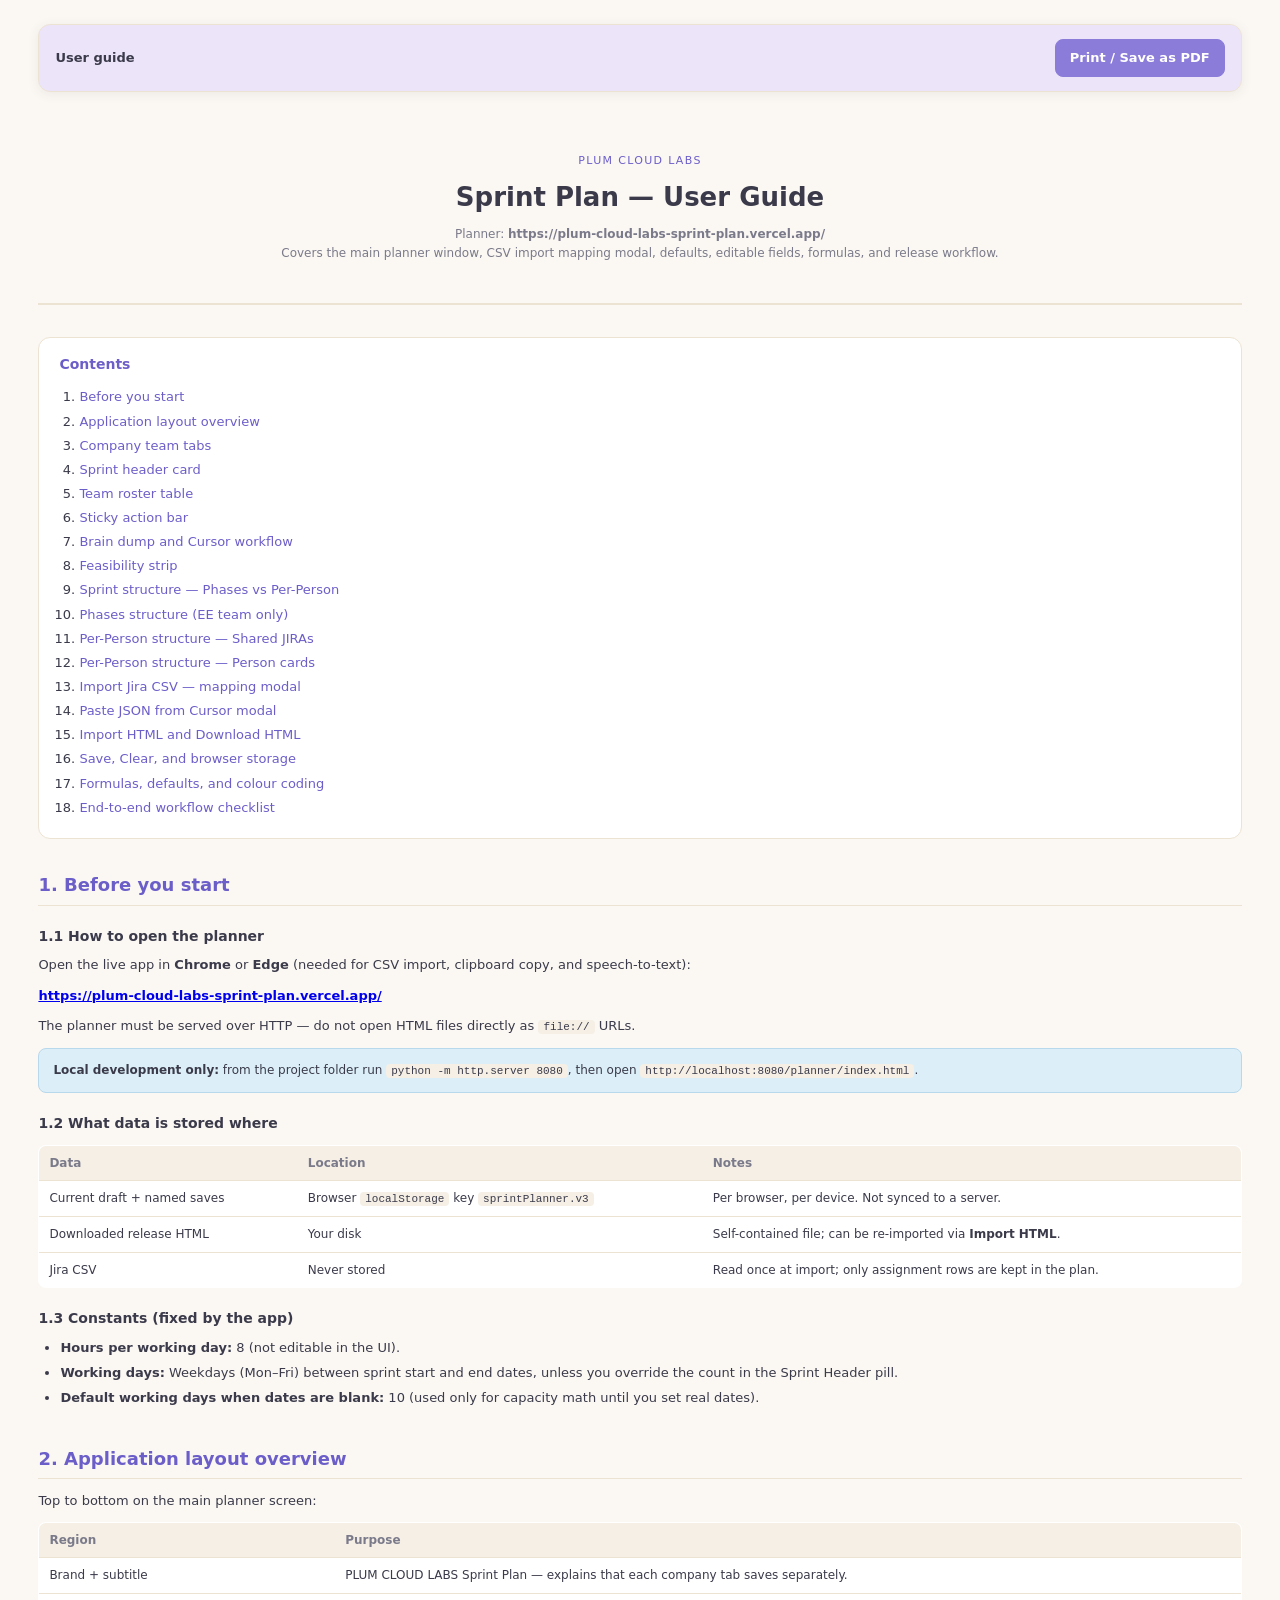
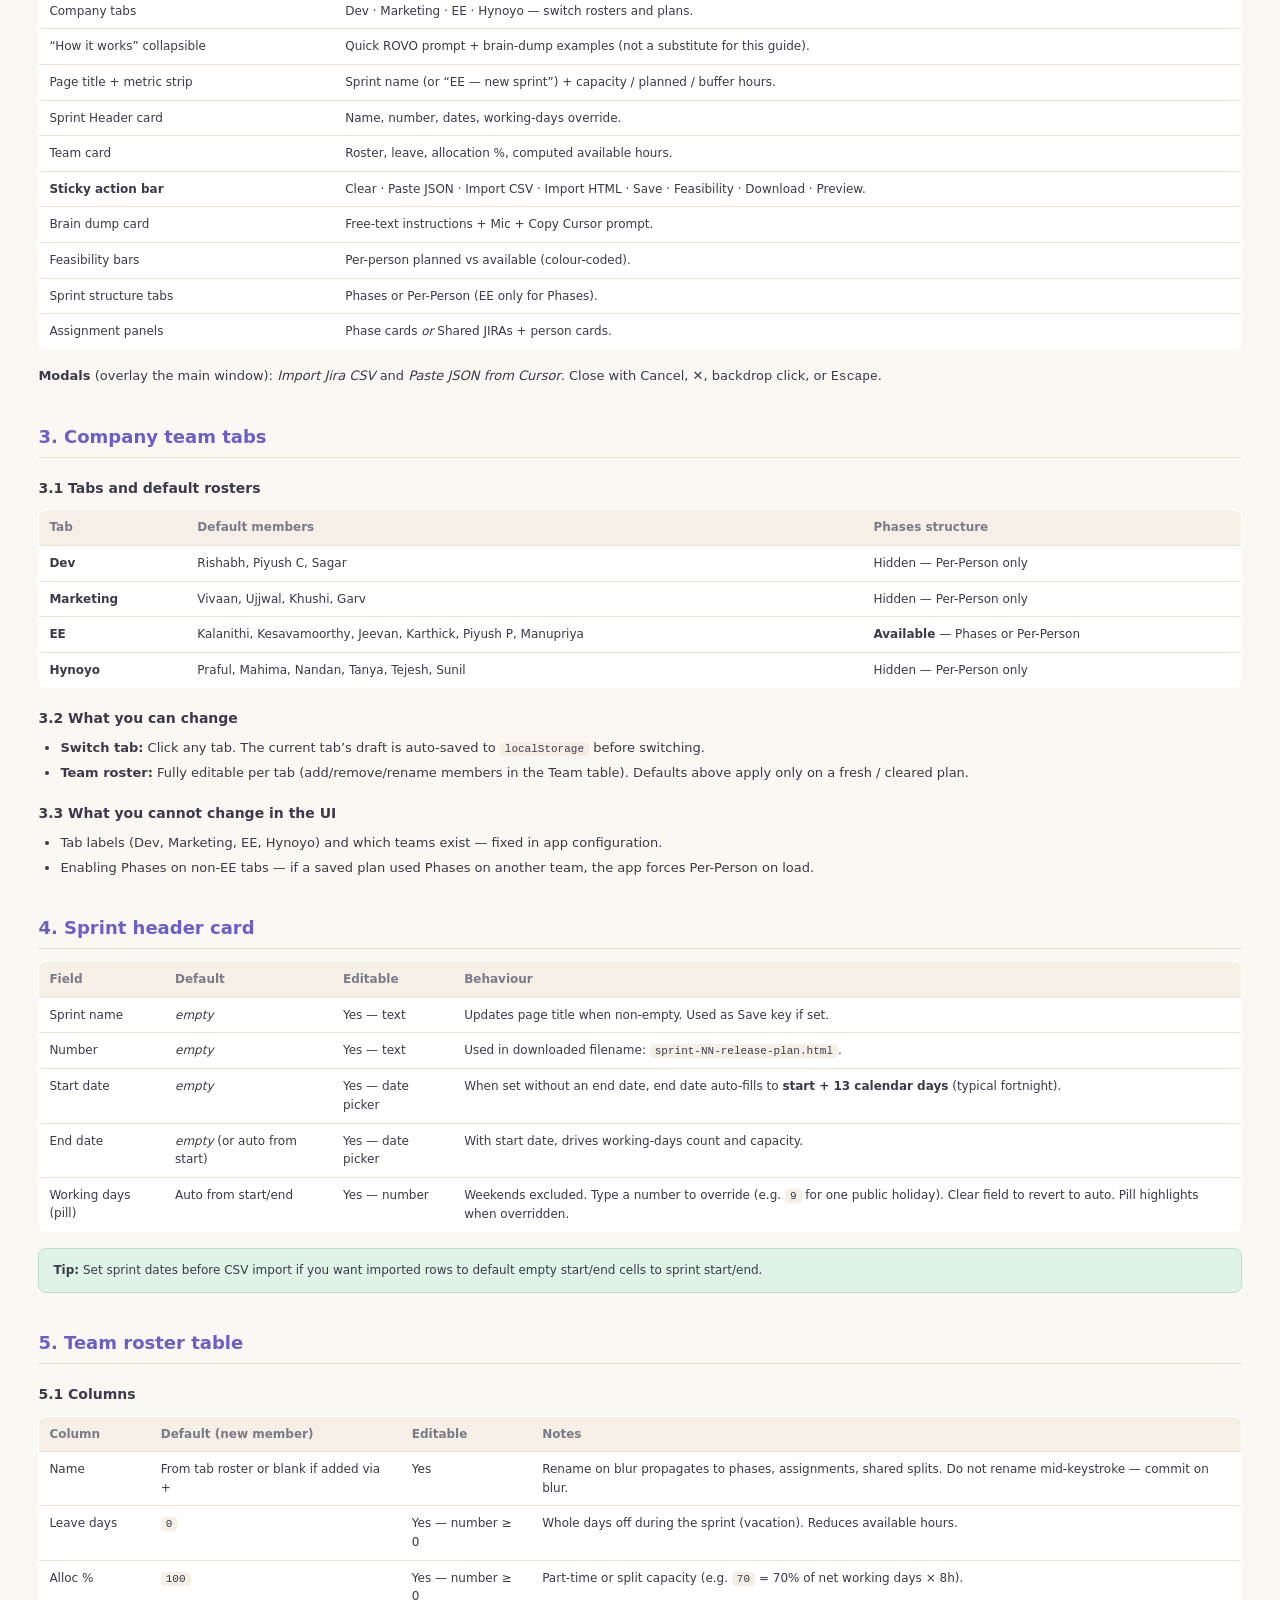
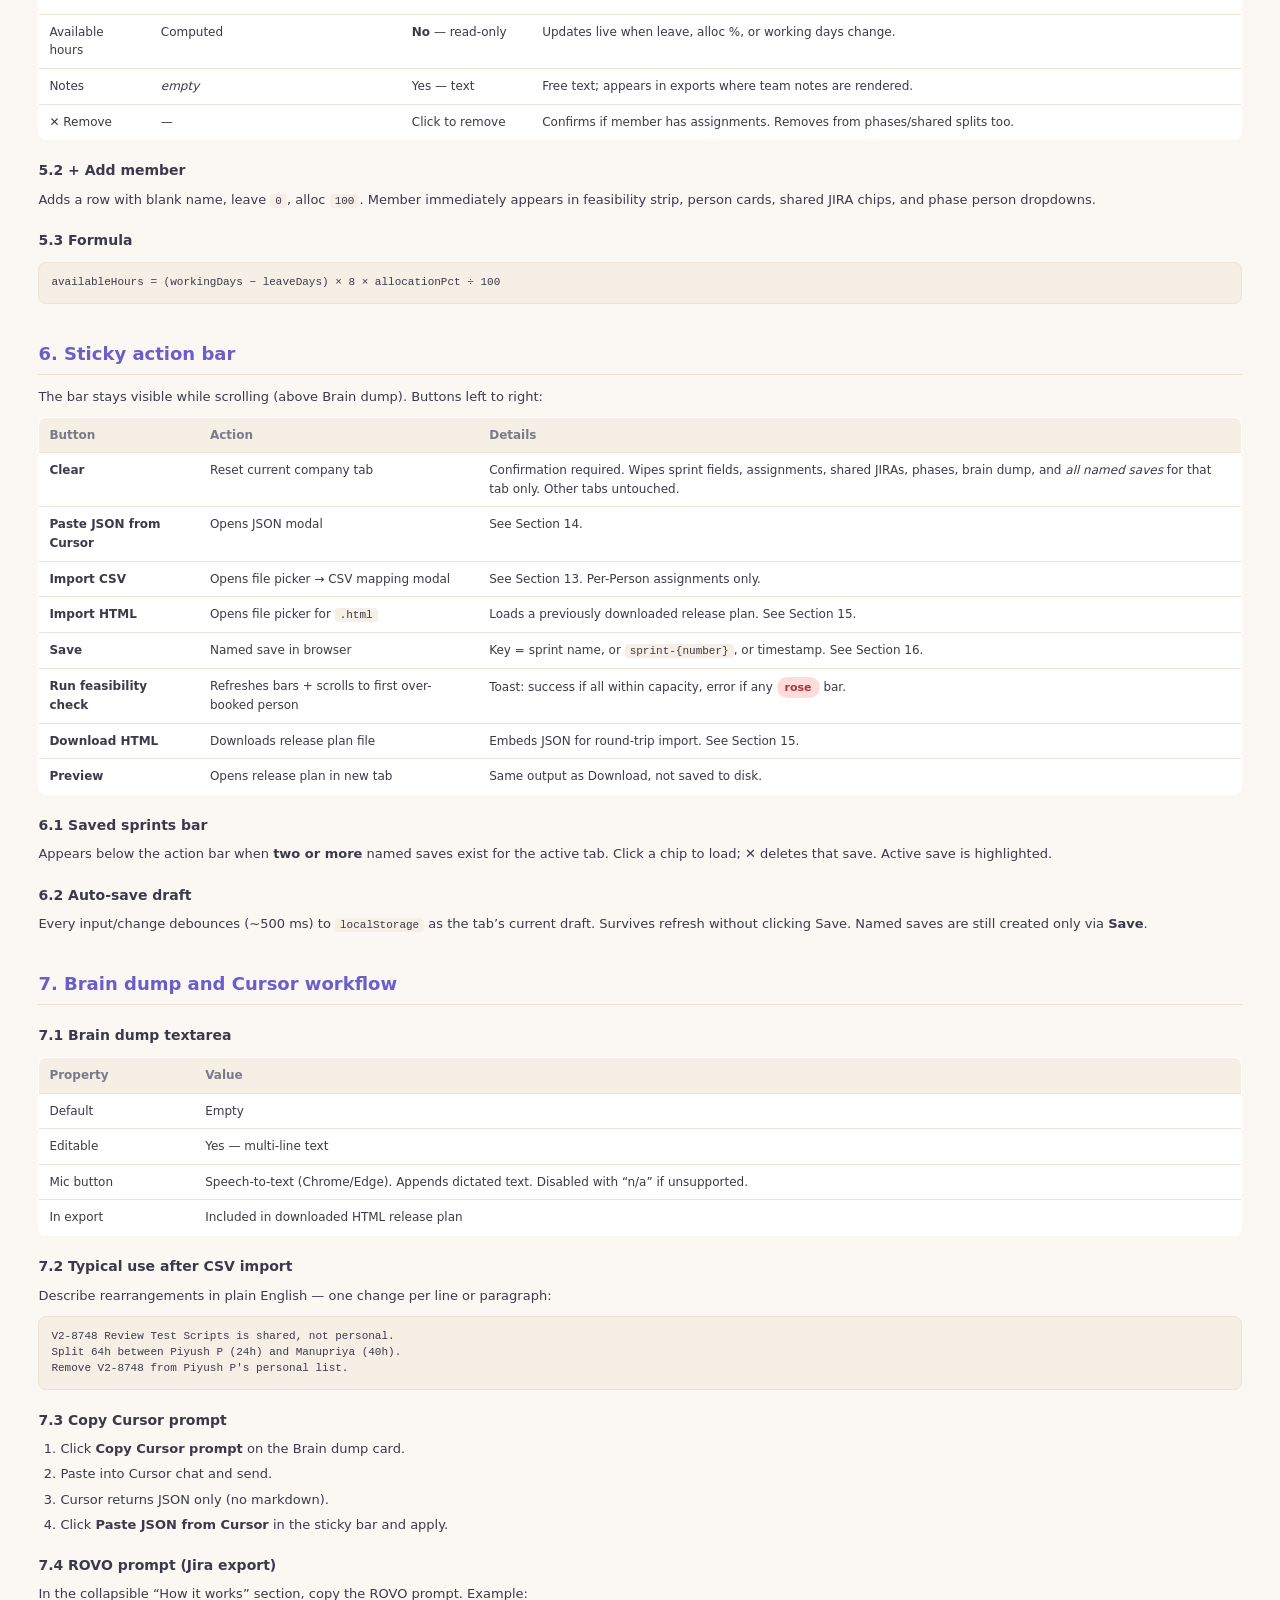
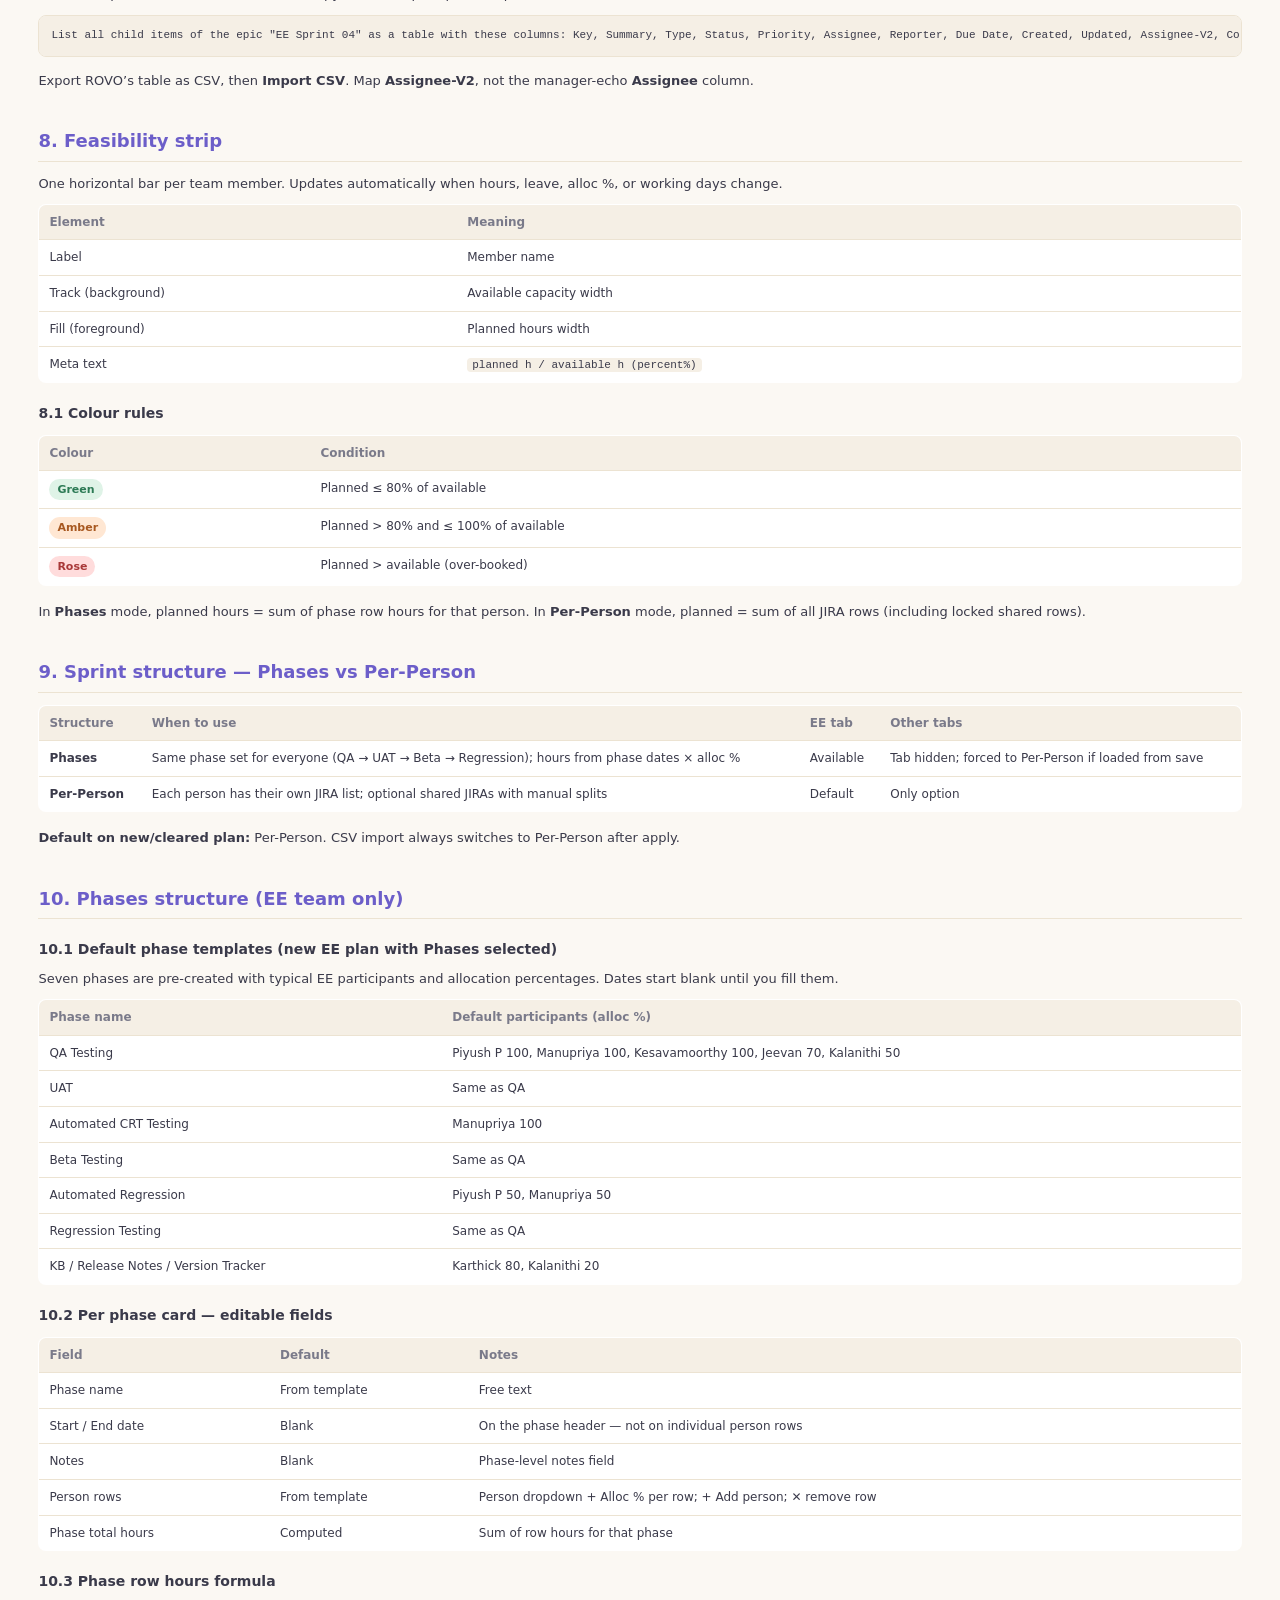
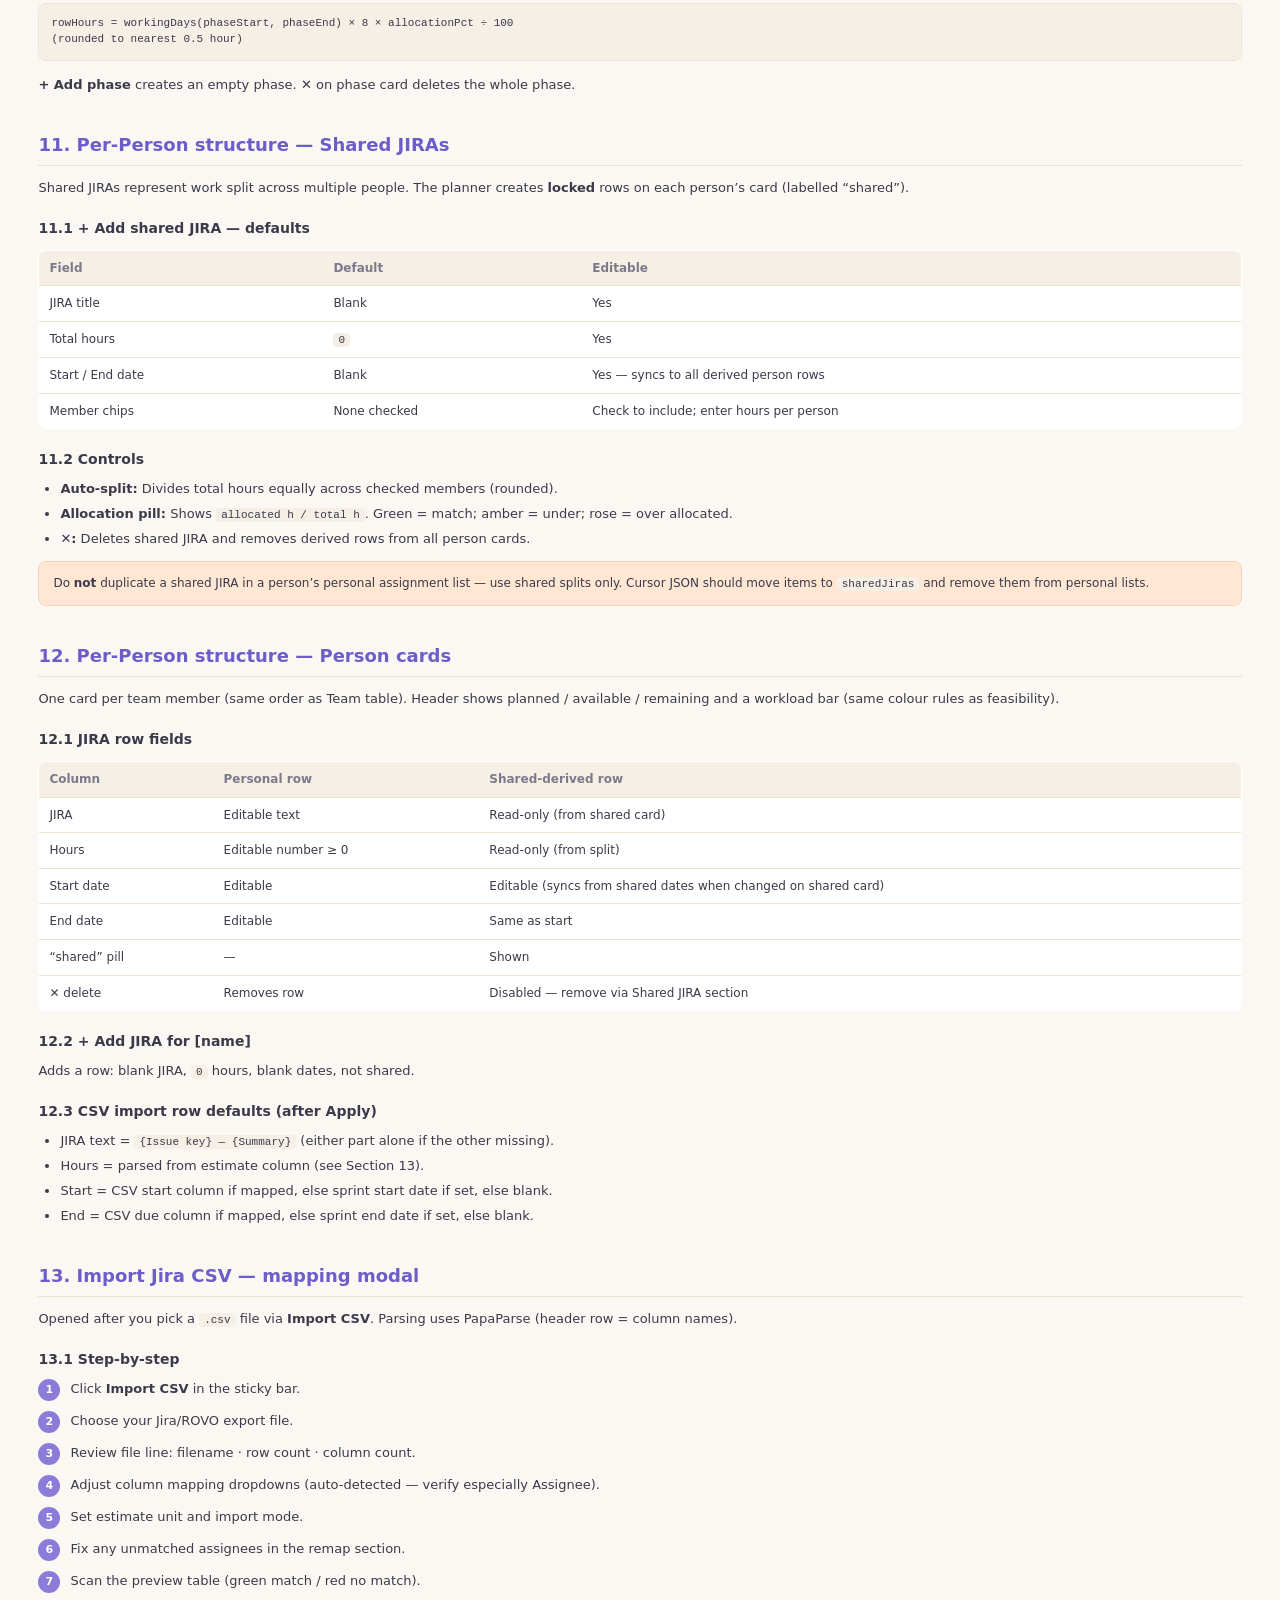
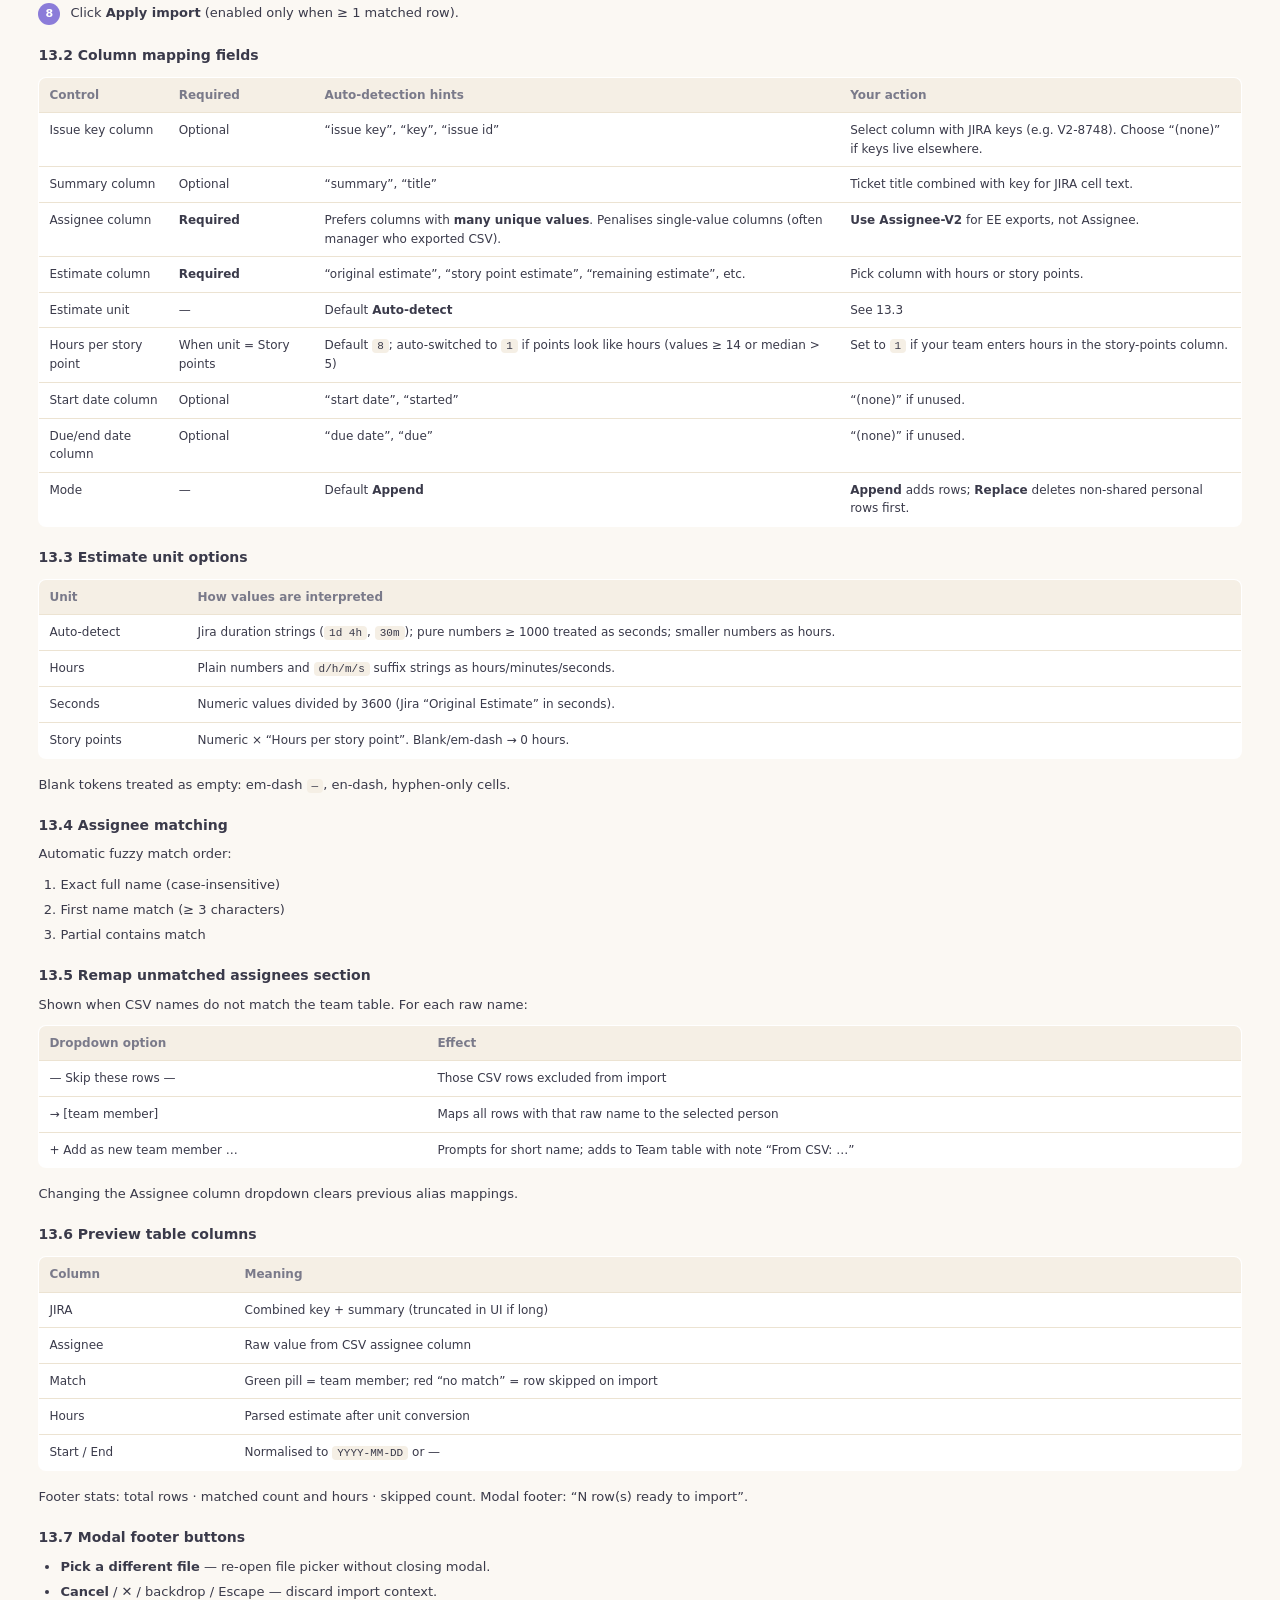
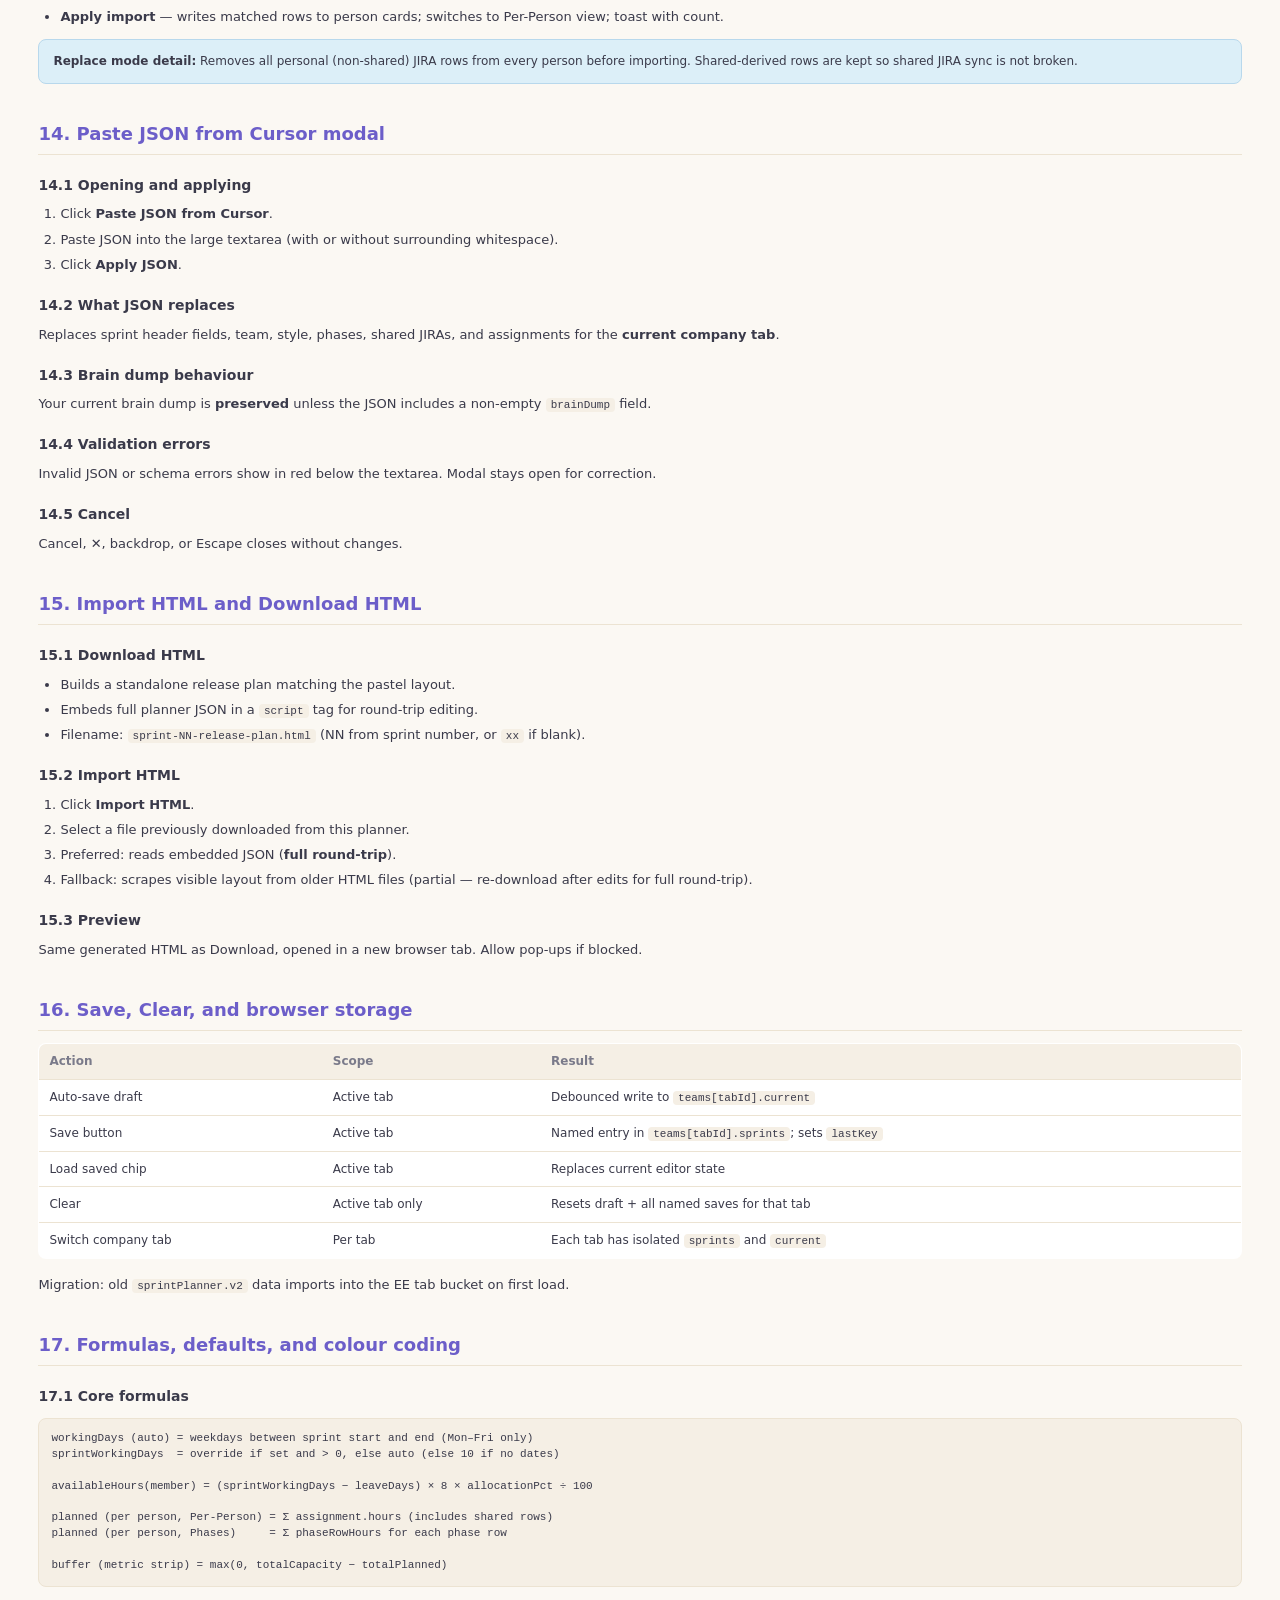
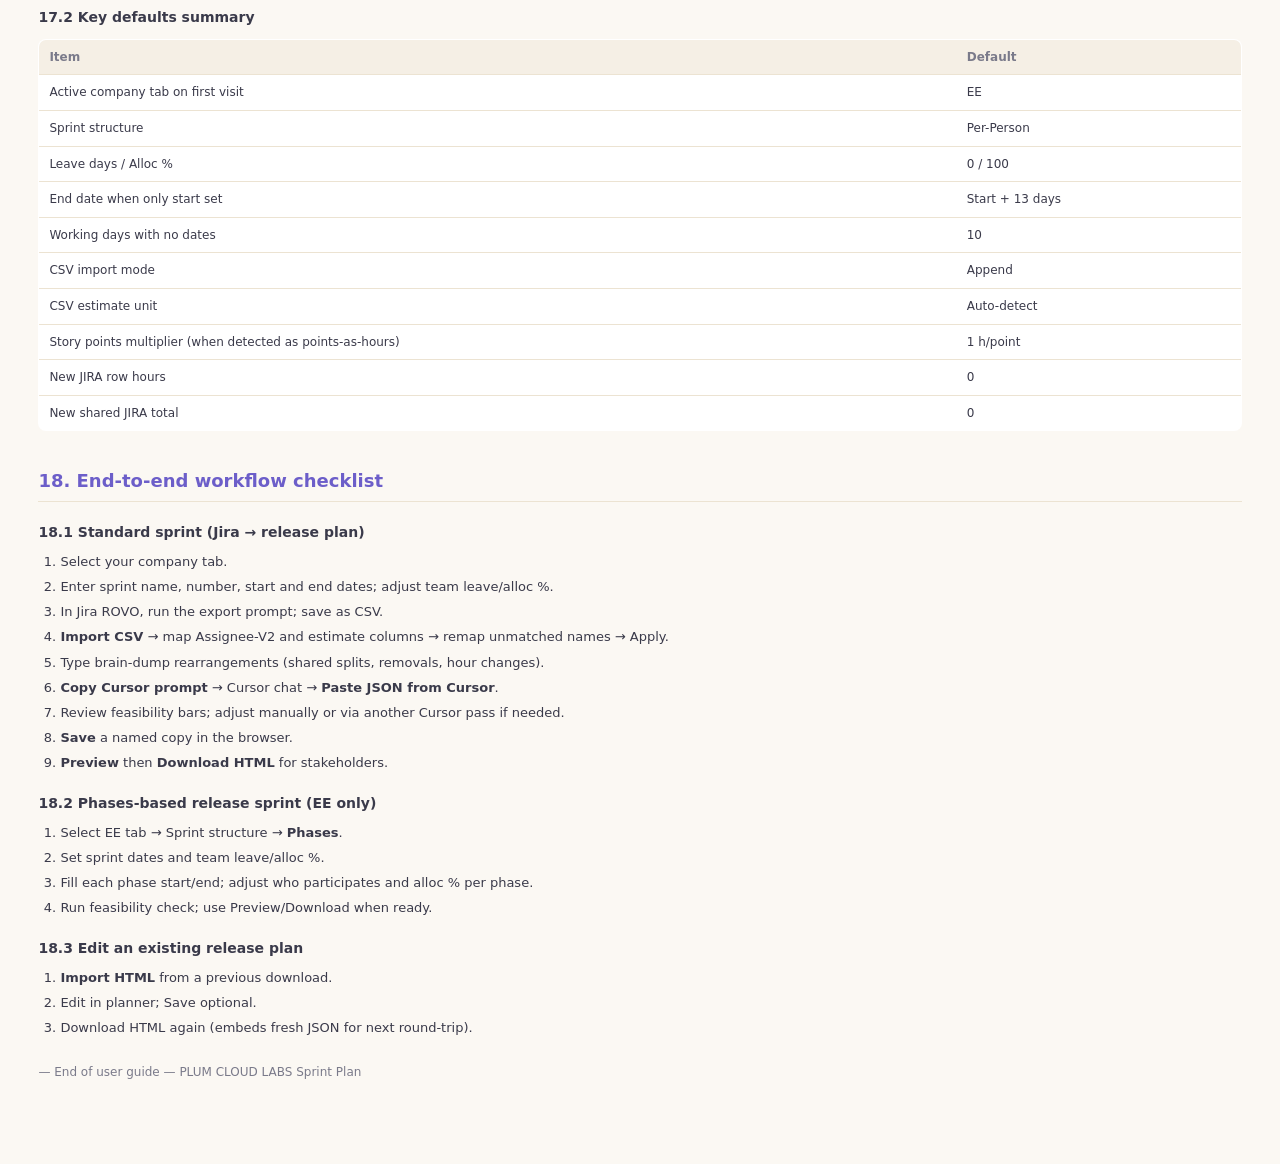
==== commit 7f9404c5: "Complete CP3: polish layout, user guide preview-only, UI fixes. Remove header URL link and PDF downl" ====
--- a/planner/user-guide.html
+++ b/planner/user-guide.html
@@ -5,13 +5,12 @@
   <meta name="viewport" content="width=device-width, initial-scale=1" />
   <meta name="color-scheme" content="light" />
   <title>PLUM CLOUD LABS Sprint Plan — User Guide</title>
-  <link rel="stylesheet" href="user-guide.css?v=1" />
+  <link rel="stylesheet" href="user-guide.css?v=2" />
 </head>
 <body>
   <div class="guide-toolbar no-print" id="guide-toolbar">
     <strong>User guide</strong>
     <span class="spacer"></span>
-    <button type="button" class="btn" id="btn-print-pdf">Download PDF</button>
     <button type="button" class="btn primary" id="btn-print-preview">Print / Save as PDF</button>
   </div>
 
@@ -545,7 +544,6 @@
     </section>
   </div>
 
-  <script src="vendor/html2pdf.bundle.min.js?v=1"></script>
-  <script src="user-guide.js?v=1"></script>
+  <script src="user-guide.js?v=2"></script>
 </body>
 </html>
--- a/planner/user-guide.css
+++ b/planner/user-guide.css
@@ -18,19 +18,19 @@
   --font: "Segoe UI", system-ui, -apple-system, Roboto, sans-serif;
 }
 
-html { color-scheme: light; }
+html { color-scheme: light; min-height: 100%; background: var(--bg); }
 
 body {
   margin: 0;
-  padding: 24px 32px 48px;
+  padding: 24px clamp(20px, 3vw, 48px) 48px;
+  min-height: 100vh;
   font-family: var(--font);
   font-size: 13px;
   line-height: 1.55;
   color: var(--text);
   background: var(--bg);
-  max-width: 820px;
-  margin-left: auto;
-  margin-right: auto;
+  max-width: none;
+  box-sizing: border-box;
 }
 
 .guide-toolbar {
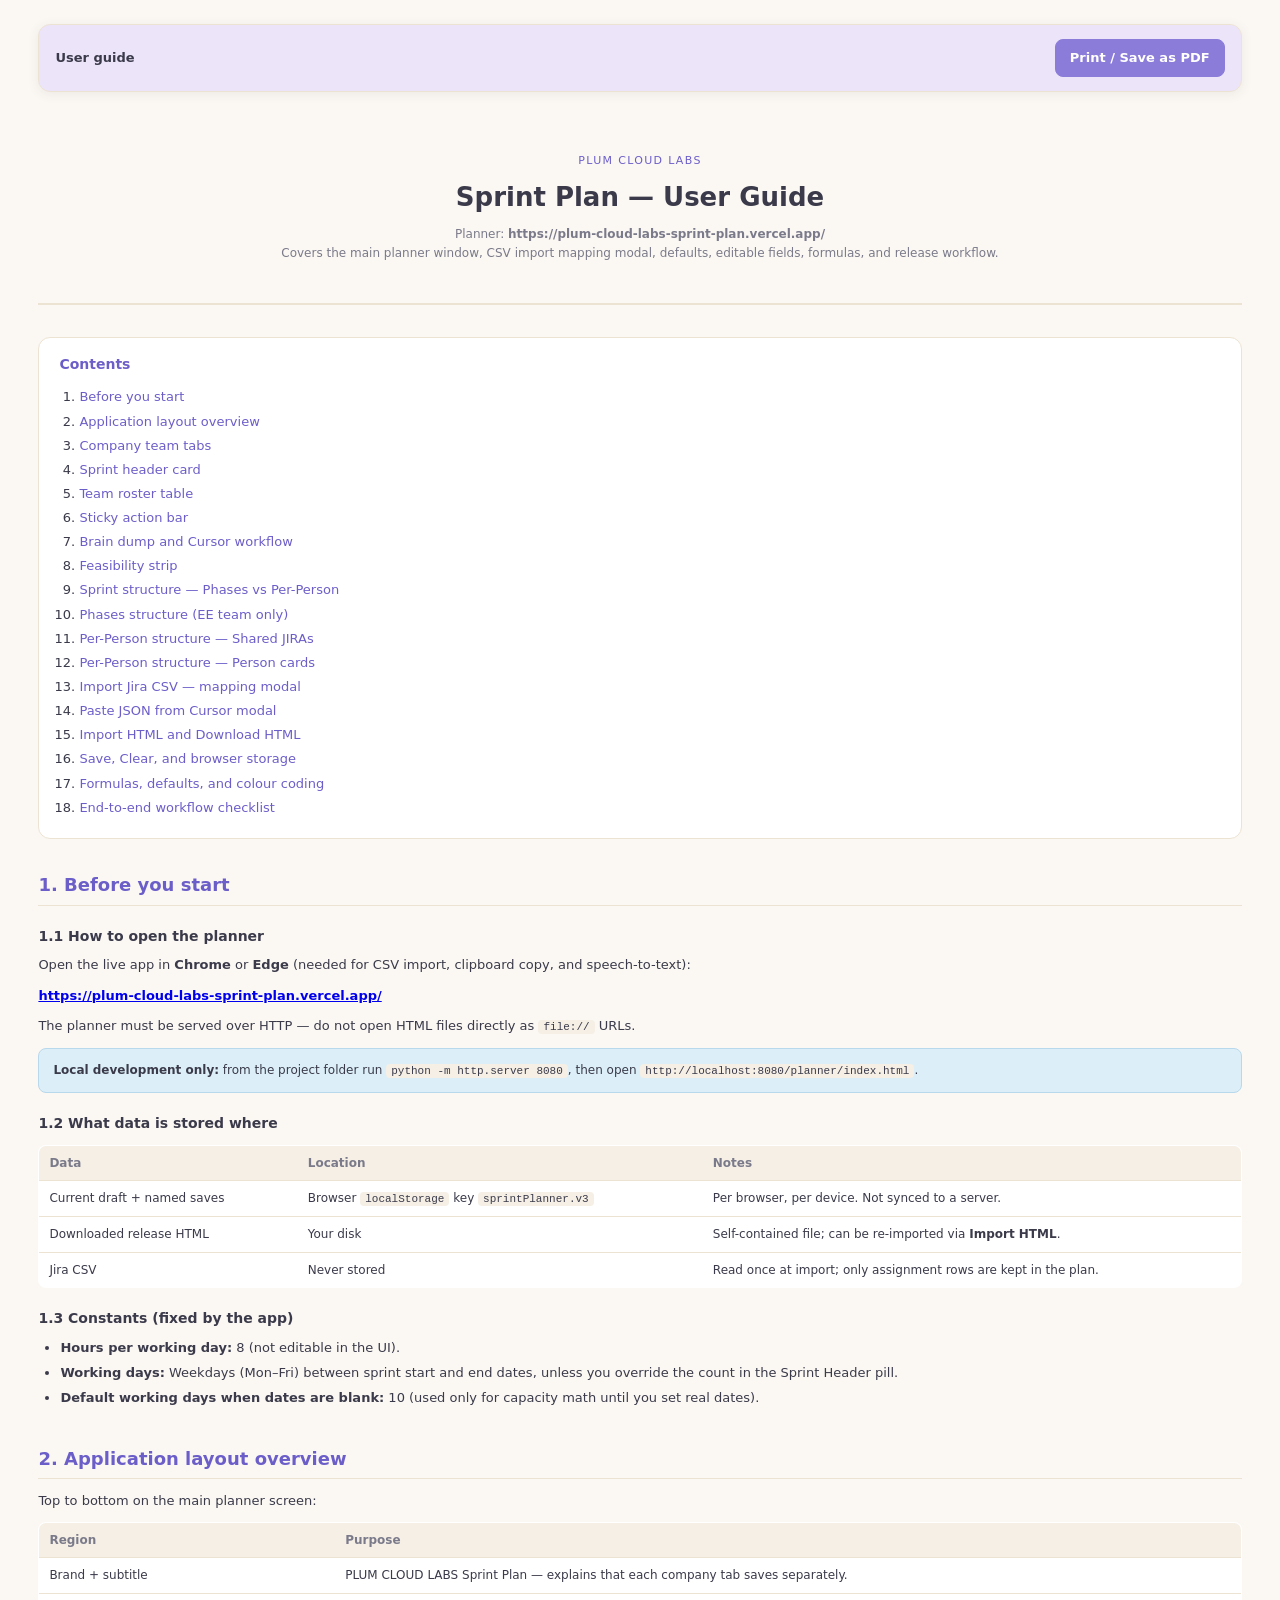
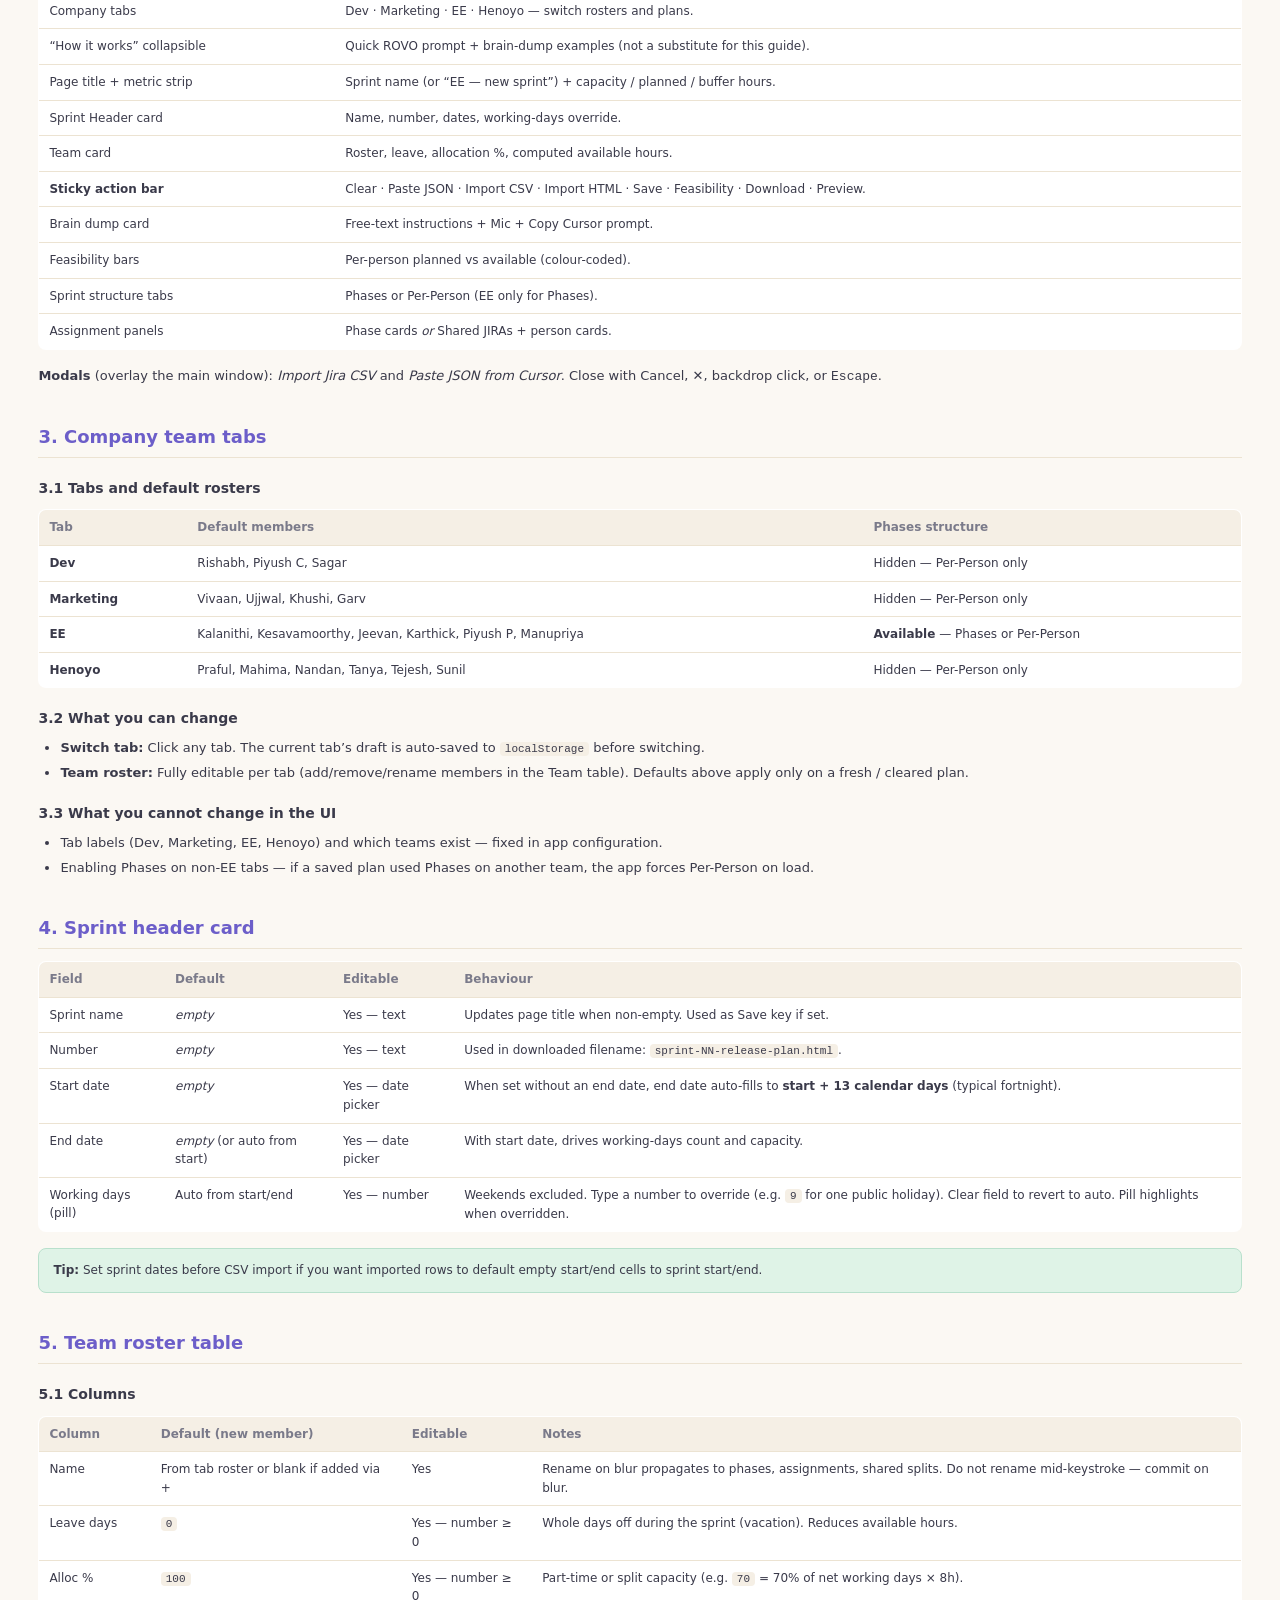
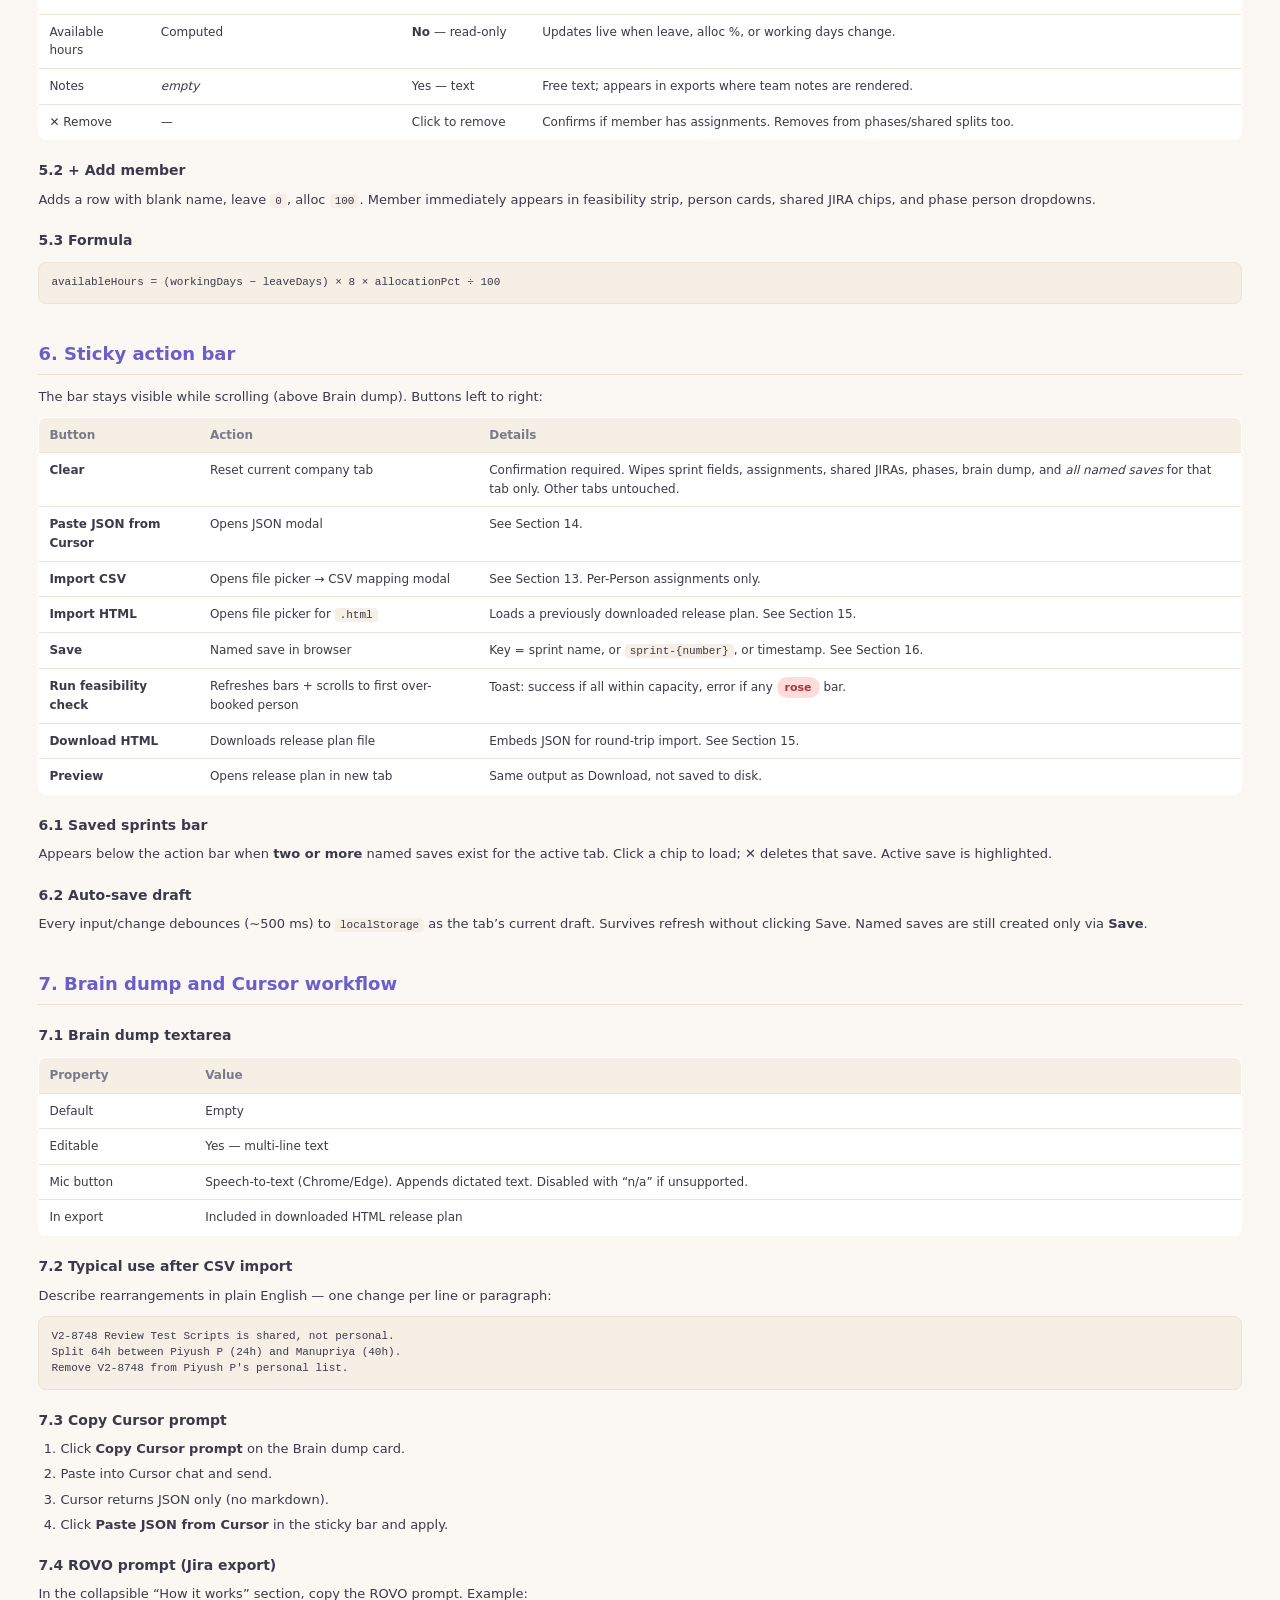
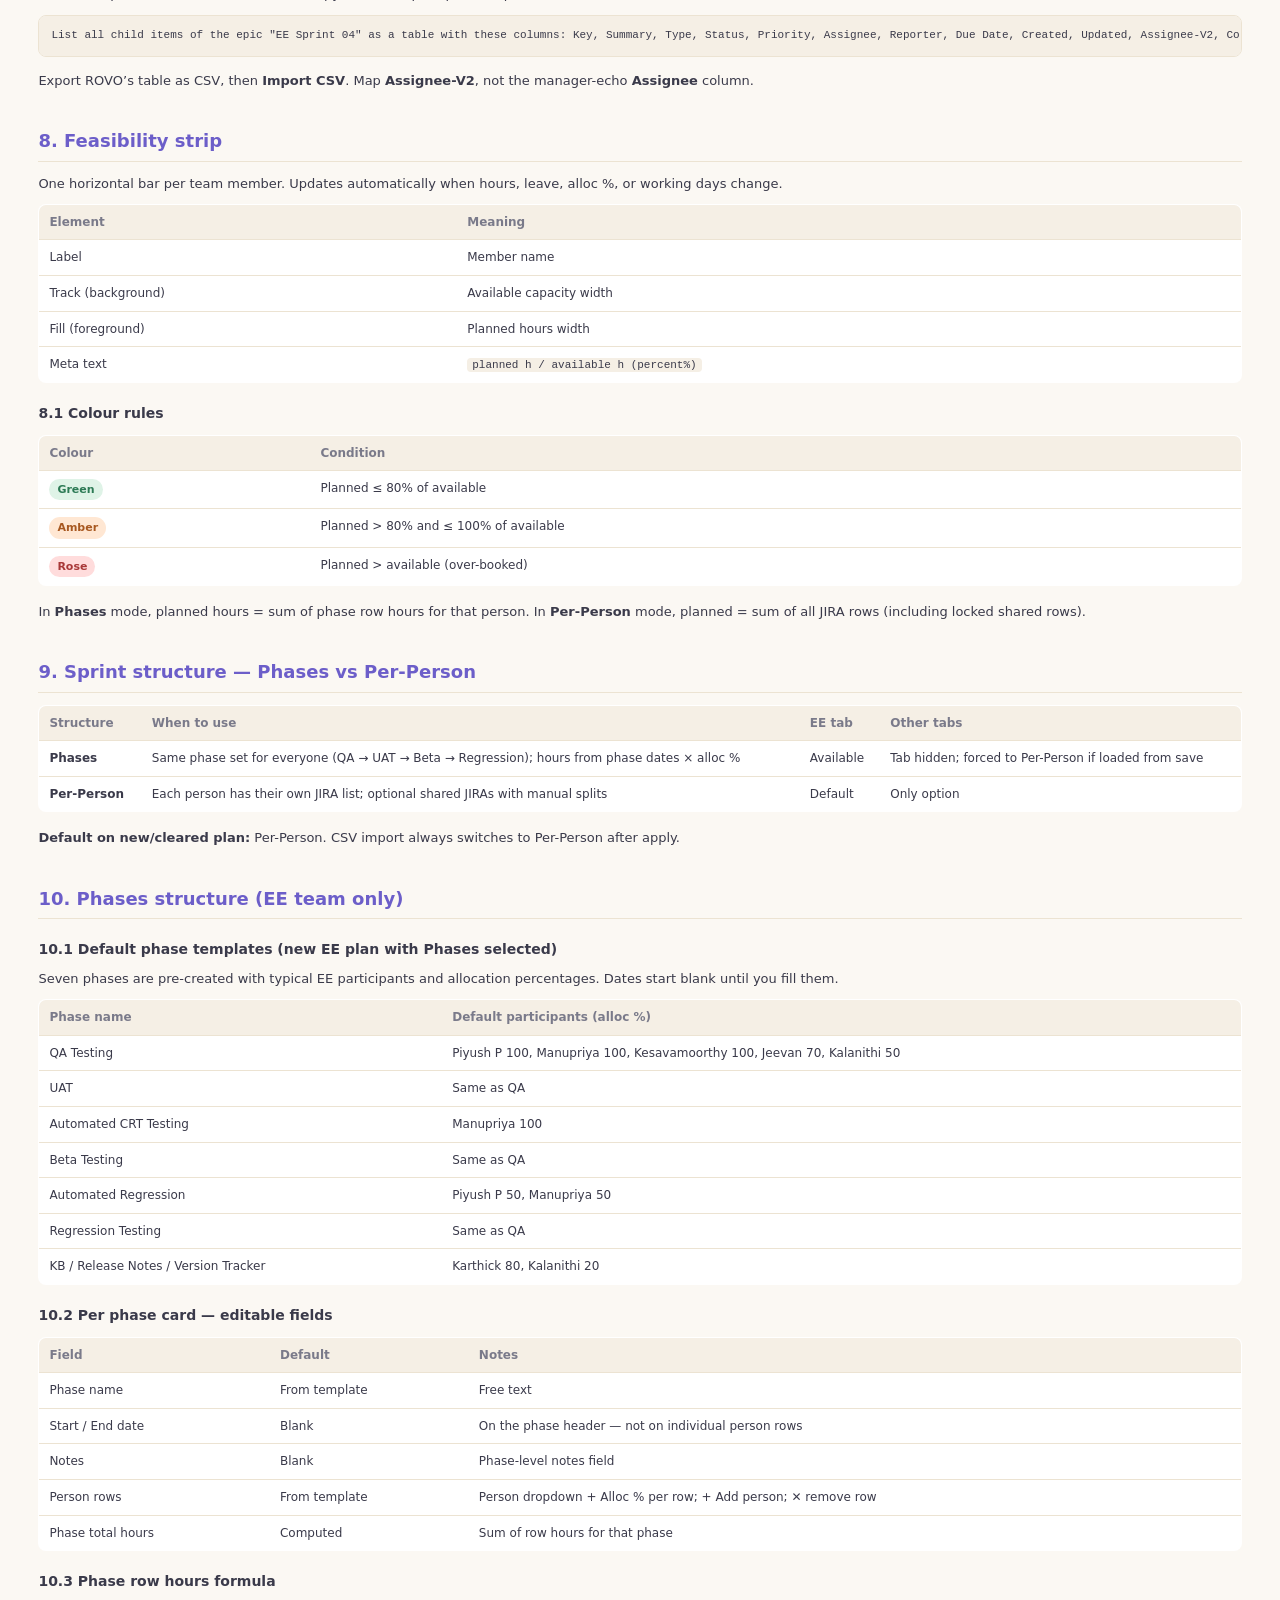
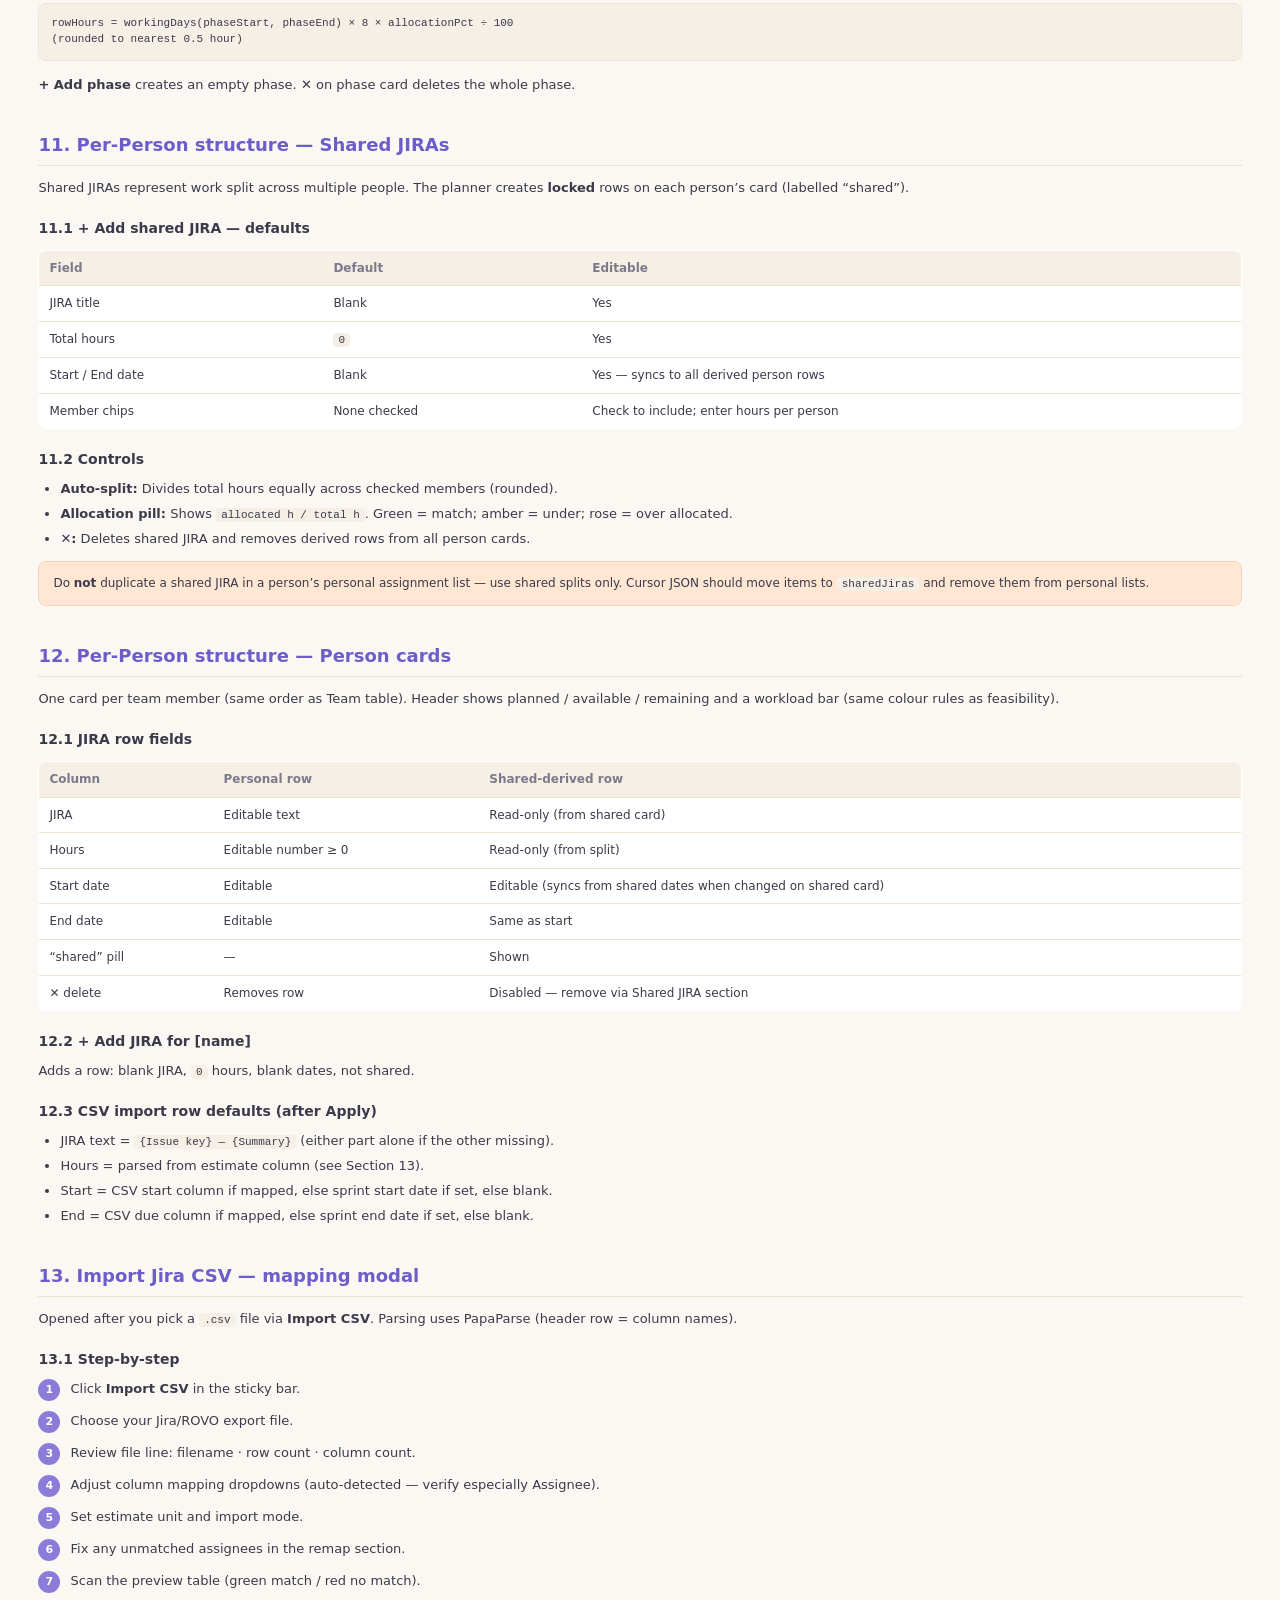
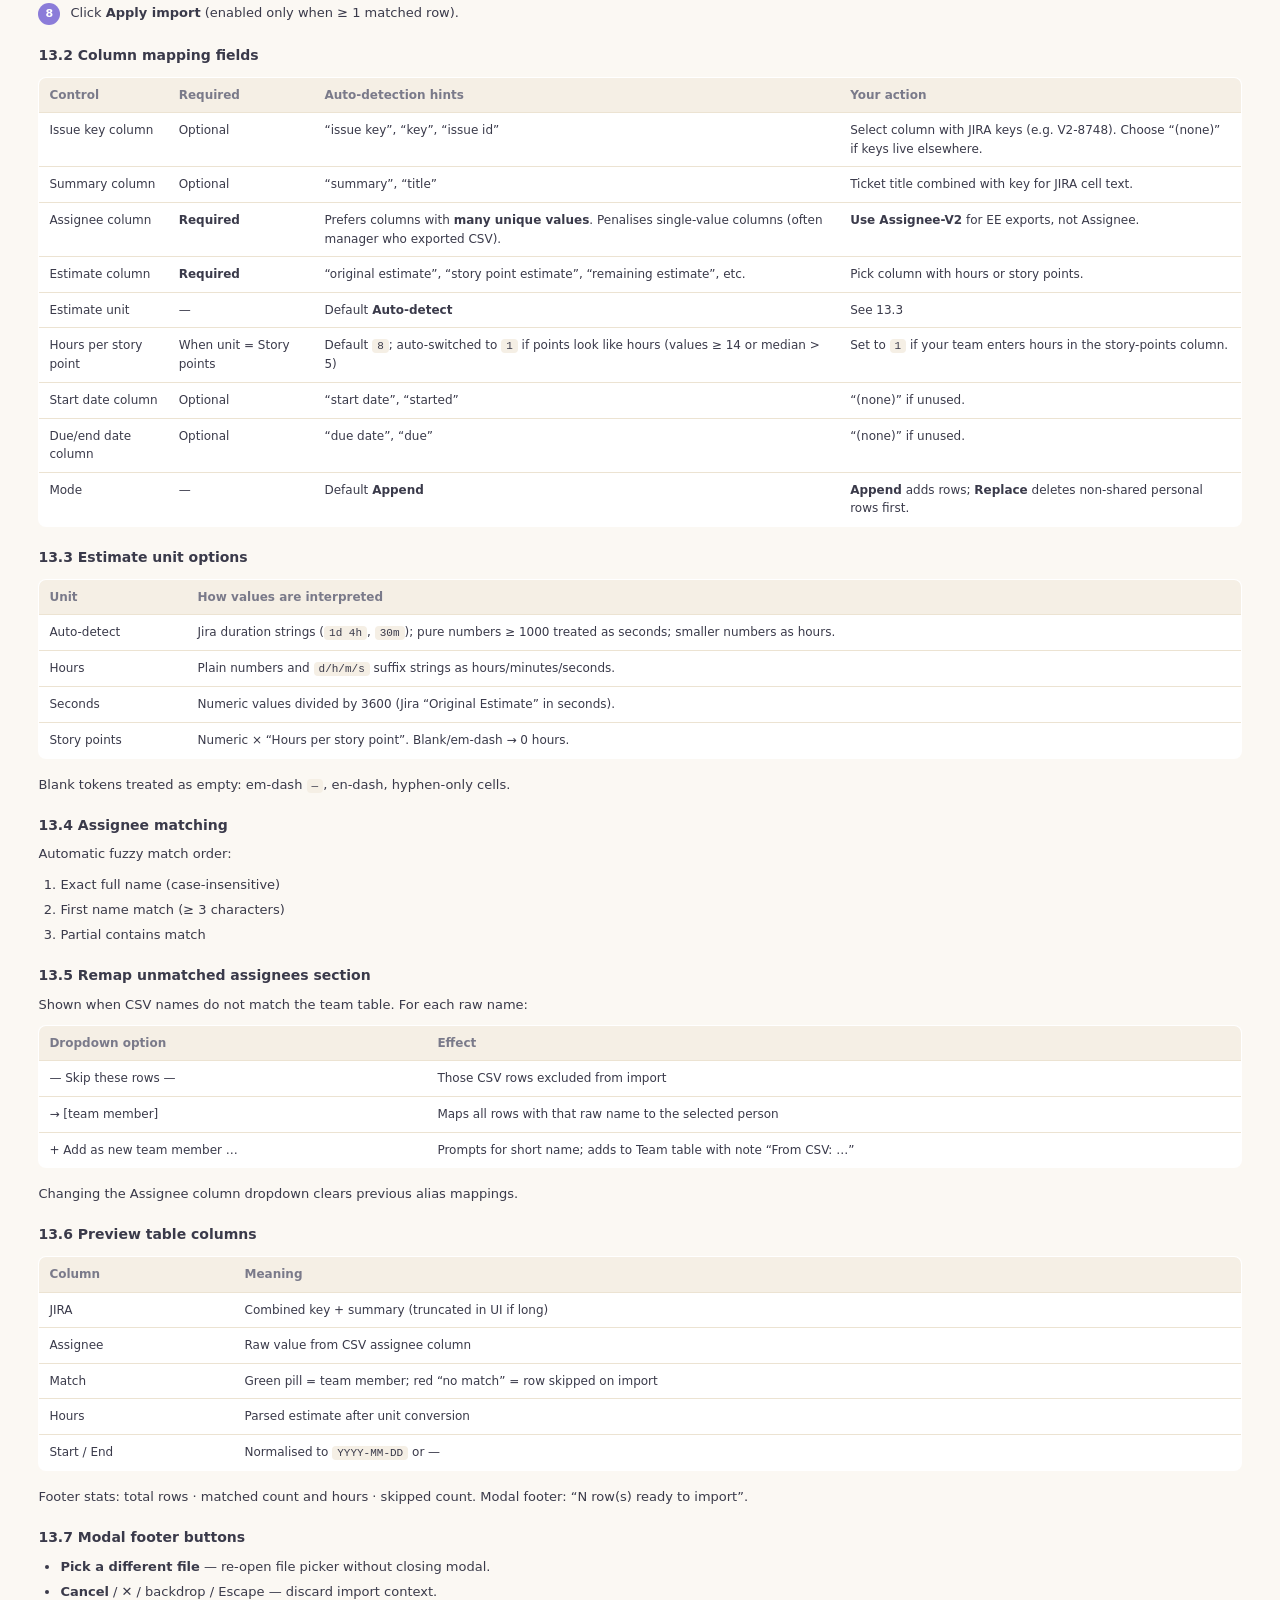
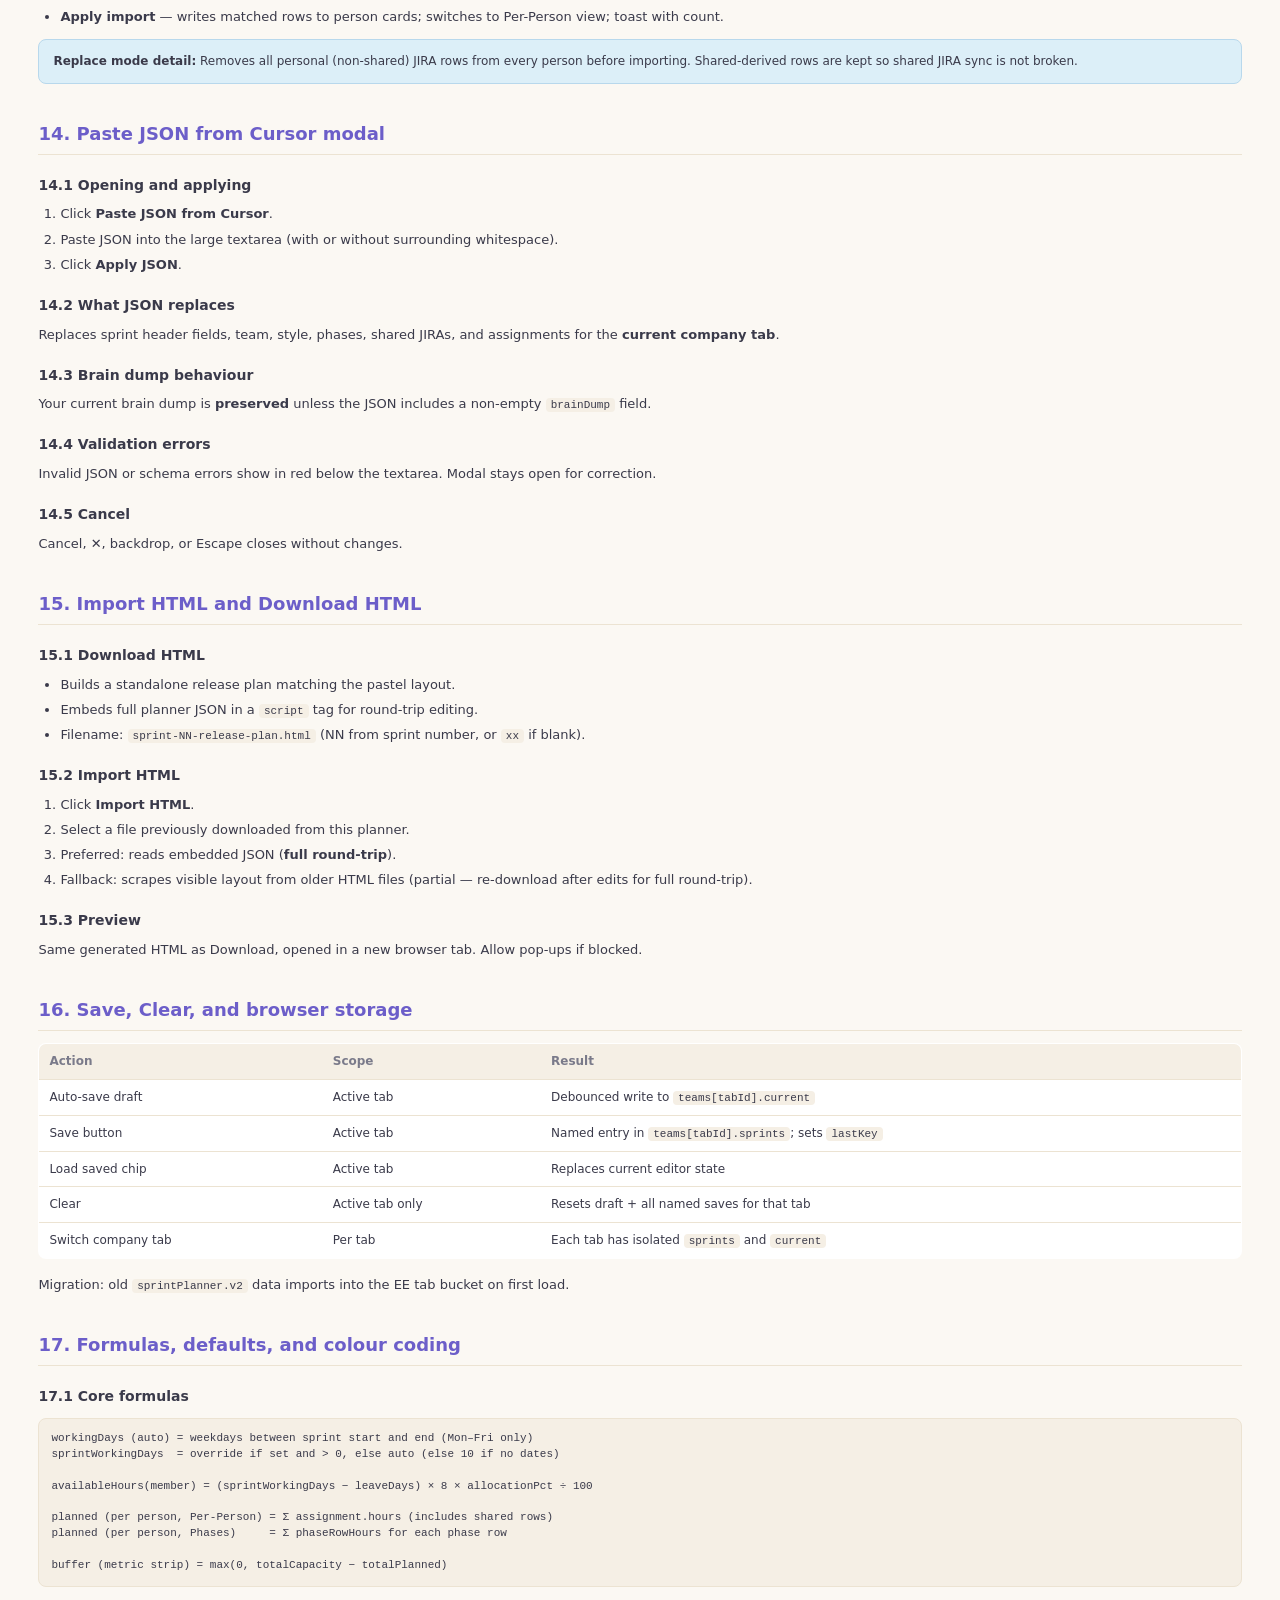
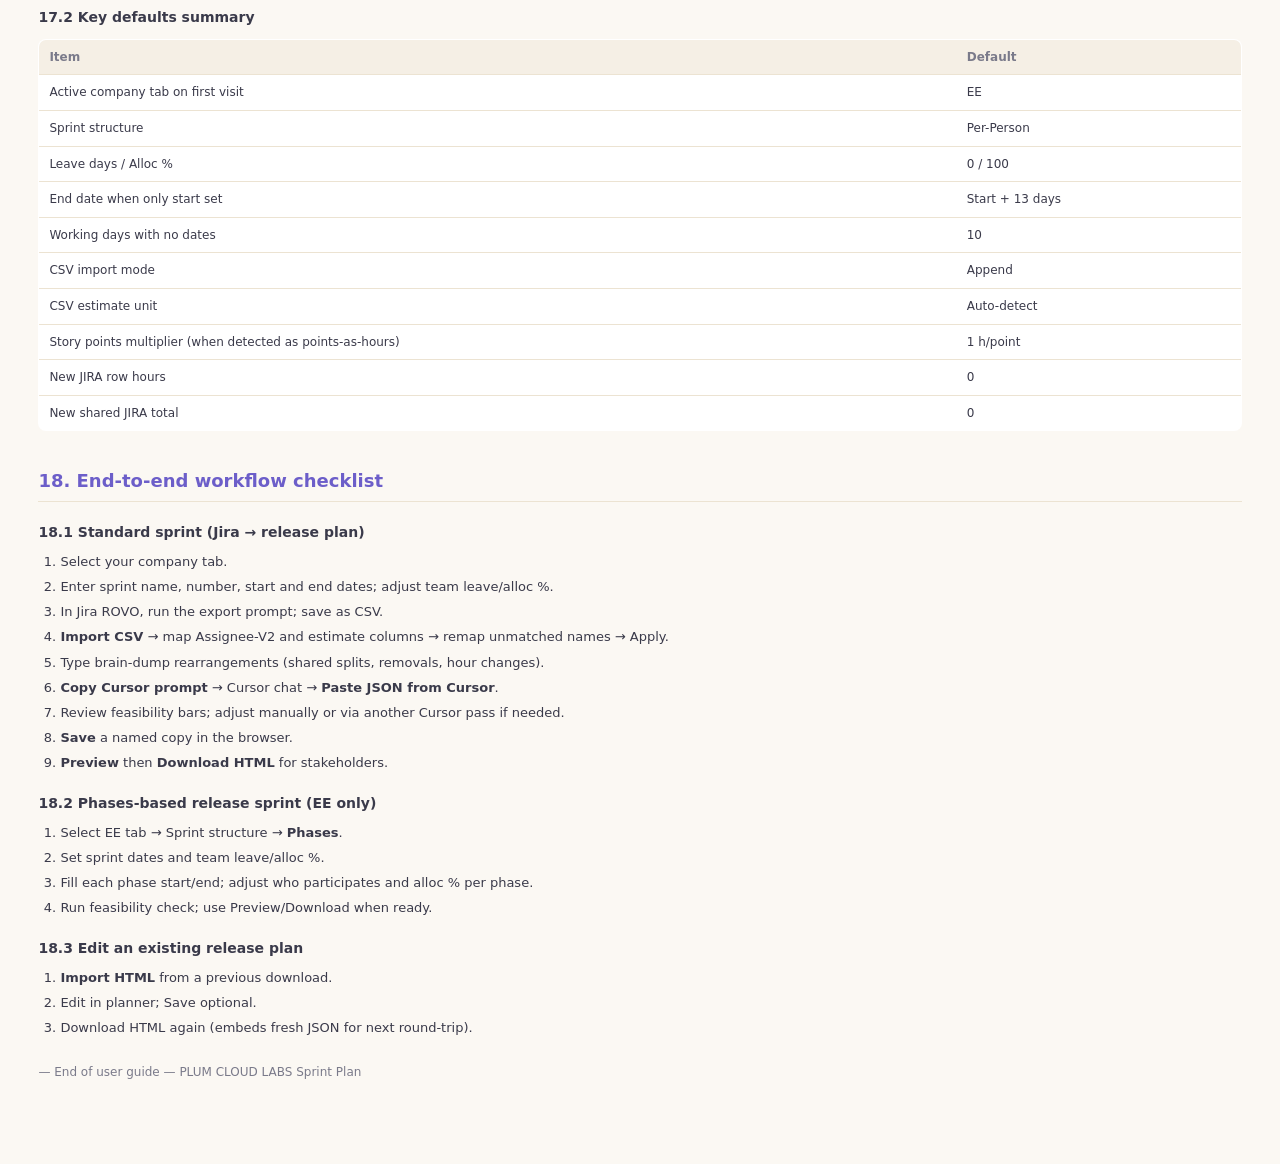
==== commit 27ad4f49: "Fix team tab label typo: Hynoyo to Henoyo. Co-authored-by: Cursor <cursoragent@cursor.com>" ====
--- a/planner/user-guide.html
+++ b/planner/user-guide.html
@@ -81,7 +81,7 @@
         <thead><tr><th>Region</th><th>Purpose</th></tr></thead>
         <tbody>
           <tr><td>Brand + subtitle</td><td>PLUM CLOUD LABS Sprint Plan — explains that each company tab saves separately.</td></tr>
-          <tr><td>Company tabs</td><td>Dev · Marketing · EE · Hynoyo — switch rosters and plans.</td></tr>
+          <tr><td>Company tabs</td><td>Dev · Marketing · EE · Henoyo — switch rosters and plans.</td></tr>
           <tr><td>“How it works” collapsible</td><td>Quick ROVO prompt + brain-dump examples (not a substitute for this guide).</td></tr>
           <tr><td>Page title + metric strip</td><td>Sprint name (or “EE — new sprint”) + capacity / planned / buffer hours.</td></tr>
           <tr><td>Sprint Header card</td><td>Name, number, dates, working-days override.</td></tr>
@@ -106,7 +106,7 @@
           <tr><td><strong>Dev</strong></td><td>Rishabh, Piyush C, Sagar</td><td>Hidden — Per-Person only</td></tr>
           <tr><td><strong>Marketing</strong></td><td>Vivaan, Ujjwal, Khushi, Garv</td><td>Hidden — Per-Person only</td></tr>
           <tr><td><strong>EE</strong></td><td>Kalanithi, Kesavamoorthy, Jeevan, Karthick, Piyush P, Manupriya</td><td><strong>Available</strong> — Phases or Per-Person</td></tr>
-          <tr><td><strong>Hynoyo</strong></td><td>Praful, Mahima, Nandan, Tanya, Tejesh, Sunil</td><td>Hidden — Per-Person only</td></tr>
+          <tr><td><strong>Henoyo</strong></td><td>Praful, Mahima, Nandan, Tanya, Tejesh, Sunil</td><td>Hidden — Per-Person only</td></tr>
         </tbody>
       </table>
       <h3>3.2 What you can change</h3>
@@ -116,7 +116,7 @@
       </ul>
       <h3>3.3 What you cannot change in the UI</h3>
       <ul>
-        <li>Tab labels (Dev, Marketing, EE, Hynoyo) and which teams exist — fixed in app configuration.</li>
+        <li>Tab labels (Dev, Marketing, EE, Henoyo) and which teams exist — fixed in app configuration.</li>
         <li>Enabling Phases on non-EE tabs — if a saved plan used Phases on another team, the app forces Per-Person on load.</li>
       </ul>
     </section>
